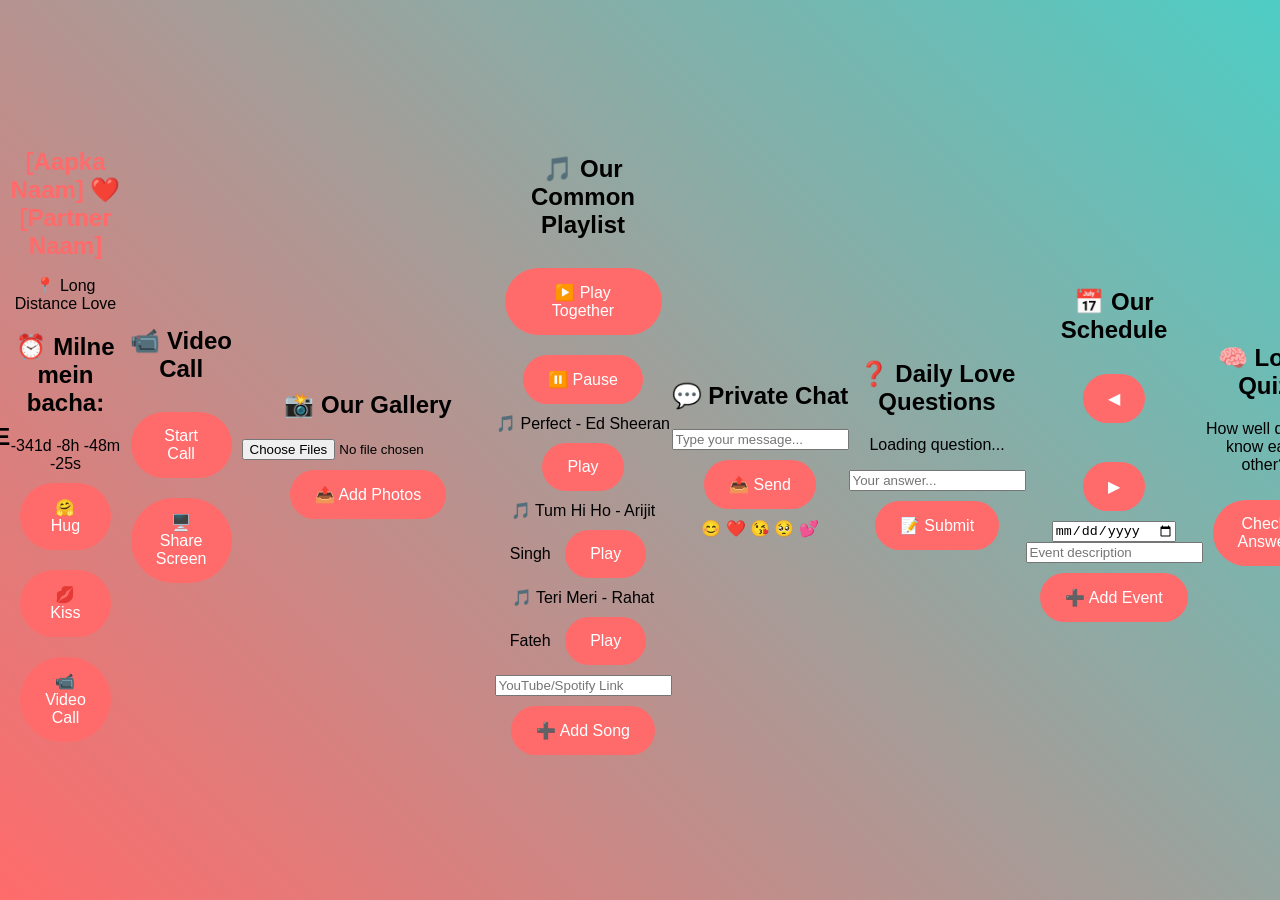
==== index.html @ 23556b39 "Update index.html" ====
<!DOCTYPE html>
<html>
<head>
    <meta charset="UTF-8">
    <meta name="viewport" content="width=device-width, initial-scale=1.0">
    <title>SyncLOVE - Long Distance Couple 💕</title>
    <link rel="stylesheet" href="style.css">
    <!-- Jitsi Meet for Video Call -->
    <script src='https://meet.jit.si/external_api.js'></script>
</head>
<body>
    <nav class="navbar">
        <h2>💕 SyncLOVE</h2>
        <div class="nav-links">
            <a href="#home">Home</a>
            <a href="#gallery">Gallery</a>
            <a href="#playlist">Playlist</a>
            <a href="#chat">Chat</a>
            <a href="#calendar">Calendar</a>
        </div>
    </nav>

    <!-- Home Section with Countdown -->
    <section id="home" class="hero">
        <h1 class="glow-text">[Aapka Naam] ❤️ [Partner Naam]</h1>
        <p class="distance">📍 Long Distance Love</p>
        
        <div class="countdown-container">
            <h2>⏰ Milne mein bacha:</h2>
            <div id="countdown" class="countdown"></div>
        </div>

        <div class="action-buttons">
            <button onclick="sendHug()" class="btn hug">🤗 Hug</button>
            <button onclick="sendKiss()" class="btn kiss">💋 Kiss</button>
            <button onclick="openVideoCall()" class="btn video">📹 Video Call</button>
        </div>
        <div id="actionMessage" class="message"></div>
    </section>

    <!-- Video Call Section -->
    <section id="videocall" class="video-section">
        <h2>📹 Video Call</h2>
        <div id="meet" style="height: 500px; display: none;"></div>
        <button onclick="startVideoCall()" class="btn start-call">Start Call</button>
        <button onclick="shareScreen()" class="btn share">🖥️ Share Screen</button>
    </section>

    <!-- Gallery Section -->
    <section id="gallery" class="gallery">
        <h2>📸 Our Gallery</h2>
        <div class="gallery-grid" id="galleryGrid">
            <!-- Photos will be added here -->
        </div>
        <div class="upload-section">
            <input type="file" id="photoUpload" accept="image/*" multiple>
            <button onclick="uploadPhotos()" class="btn upload">📤 Add Photos</button>
        </div>
    </section>

    <!-- Common Playlist -->
    <section id="playlist" class="playlist">
        <h2>🎵 Our Common Playlist</h2>
        <div class="music-controls">
            <button onclick="syncPlay()" class="btn">▶️ Play Together</button>
            <button onclick="syncPause()" class="btn">⏸️ Pause</button>
        </div>
        <div class="playlist-container" id="playlistContainer">
            <!-- Playlist items -->
            <div class="playlist-item">
                <span>🎵 Perfect - Ed Sheeran</span>
                <button onclick="playSong('perfect')">Play</button>
            </div>
            <div class="playlist-item">
                <span>🎵 Tum Hi Ho - Arijit Singh</span>
                <button onclick="playSong('tumhihai')">Play</button>
            </div>
            <div class="playlist-item">
                <span>🎵 Teri Meri - Rahat Fateh</span>
                <button onclick="playSong('terimeri')">Play</button>
            </div>
        </div>
        <div class="add-song">
            <input type="text" id="songLink" placeholder="YouTube/Spotify Link">
            <button onclick="addSong()" class="btn">➕ Add Song</button>
        </div>
    </section>

    <!-- Private Chat -->
    <section id="chat" class="chat">
        <h2>💬 Private Chat</h2>
        <div class="chat-container" id="chatMessages">
            <!-- Messages appear here -->
        </div>
        <div class="chat-input">
            <input type="text" id="chatMessage" placeholder="Type your message...">
            <button onclick="sendMessage()" class="btn send">📤 Send</button>
        </div>
        <div class="emoji-picker">
            <span onclick="addEmoji('😊')">😊</span>
            <span onclick="addEmoji('❤️')">❤️</span>
            <span onclick="addEmoji('😘')">😘</span>
            <span onclick="addEmoji('🥺')">🥺</span>
            <span onclick="addEmoji('💕')">💕</span>
        </div>
    </section>

    <!-- Daily Questions -->
    <section id="questions" class="questions">
        <h2>❓ Daily Love Questions</h2>
        <div class="question-box" id="questionBox">
            <p id="dailyQuestion">Loading question...</p>
            <input type="text" id="answerInput" placeholder="Your answer...">
            <button onclick="submitAnswer()" class="btn">📝 Submit</button>
        </div>
        <div class="previous-answers" id="previousAnswers"></div>
    </section>

    <!-- Shared Calendar -->
    <section id="calendar" class="calendar">
        <h2>📅 Our Schedule</h2>
        <div class="calendar-controls">
            <button onclick="prevMonth()">◀</button>
            <h3 id="currentMonth"></h3>
            <button onclick="nextMonth()">▶</button>
        </div>
        <div class="calendar-grid" id="calendarGrid"></div>
        <div class="add-event">
            <input type="date" id="eventDate">
            <input type="text" id="eventDesc" placeholder="Event description">
            <button onclick="addEvent()" class="btn">➕ Add Event</button>
        </div>
        <div class="events-list" id="eventsList"></div>
    </section>

    <!-- Quizzes -->
    <section id="quizzes" class="quizzes">
        <h2>🧠 Love Quiz</h2>
        <div class="quiz-container" id="quizContainer">
            <p id="quizQuestion">How well do you know each other?</p>
            <div id="quizOptions"></div>
            <button onclick="checkQuizAnswer()" class="btn">Check Answer</button>
        </div>
        <div class="quiz-score" id="quizScore"></div>
    </section>

    <!-- Footer -->
    <footer>
        <p>Made with ❤️ for Long Distance Couples</p>
        <p>Days Together: <span id="daysTogether">0</span></p>
    </footer>

    <script src="script.js"></script>
</body>
    </html>
---- style.css ----
body {
    background: linear-gradient(45deg, #ff6b6b, #4ecdc4);
    font-family: Arial, sans-serif;
    min-height: 100vh;
    margin: 0;
    display: flex;
    justify-content: center;
    align-items: center;
    text-align: center;
}

.container {
    background: white;
    padding: 30px;
    border-radius: 20px;
    box-shadow: 0 0 20px rgba(0,0,0,0.2);
    width: 90%;
    max-width: 400px;
}

h1 {
    color: #ff6b6b;
    margin-bottom: 5px;
}

.timer {
    font-size: 40px;
    font-weight: bold;
    color: #4ecdc4;
    margin: 20px 0;
}

button {
    background: #ff6b6b;
    color: white;
    border: none;
    padding: 15px 25px;
    margin: 10px;
    border-radius: 50px;
    font-size: 16px;
    cursor: pointer;
    transition: 0.3s;
}

button:hover {
    transform: scale(1.1);
    background: #4ecdc4;
}

.message {
    margin-top: 20px;
    font-size: 20px;
    color: #ff6b6b;
}

.counter-box {
    background: #f0f0f0;
    padding: 15px;
    border-radius: 10px;
    margin: 20px 0;
}
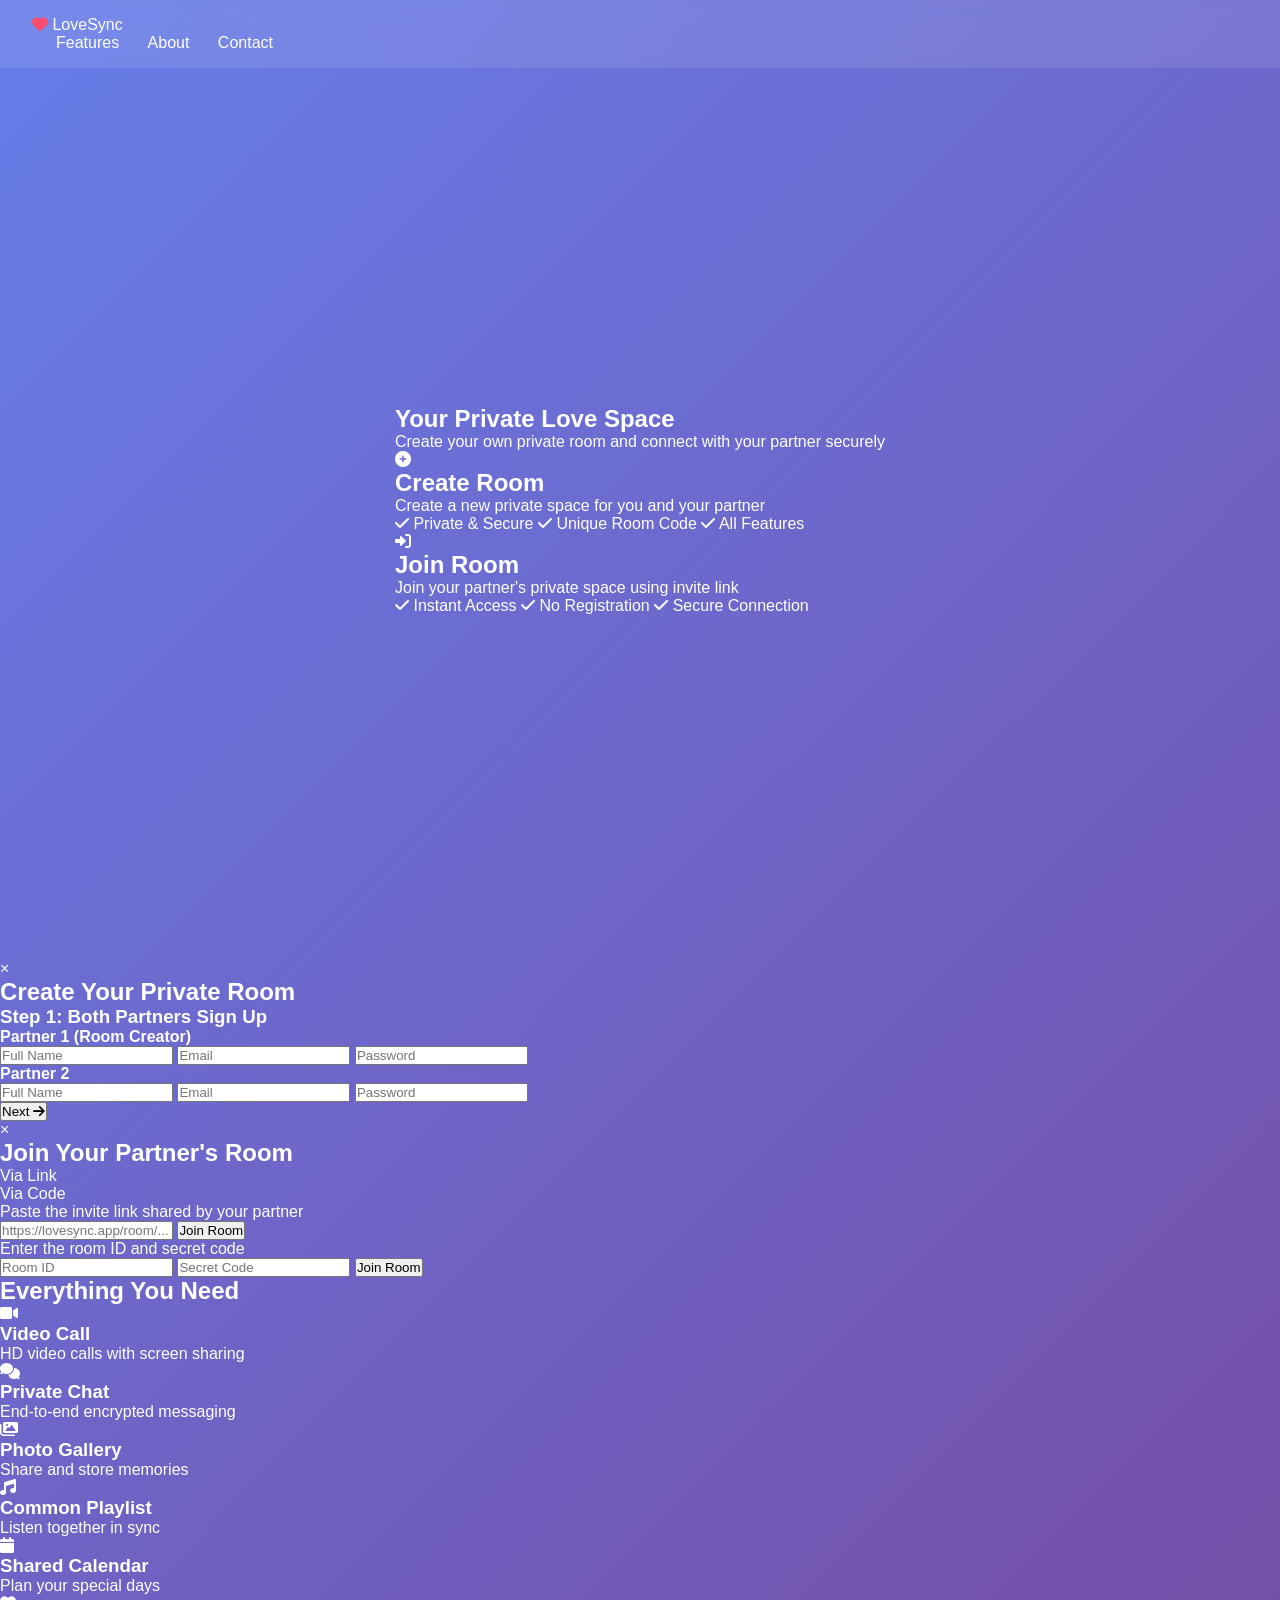
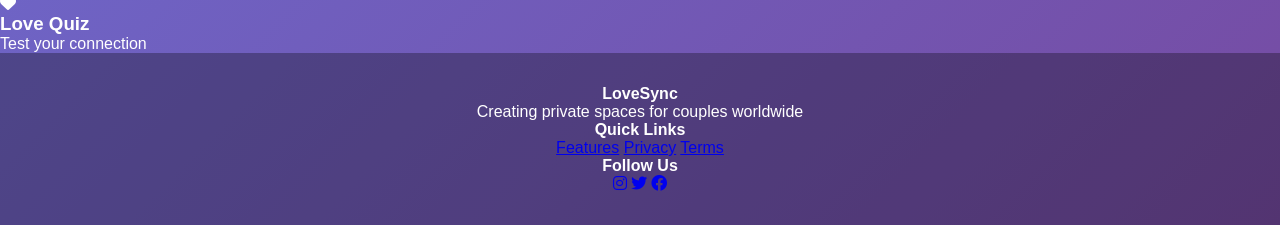
==== commit 0862b0c2: "Update HTML structure and content for LoveSync" ====
--- a/index.html
+++ b/index.html
@@ -1,155 +1,214 @@
 <!DOCTYPE html>
-<html>
+<html lang="en">
 <head>
     <meta charset="UTF-8">
     <meta name="viewport" content="width=device-width, initial-scale=1.0">
-    <title>SyncLOVE - Long Distance Couple 💕</title>
+    <title>LoveSync - Private Couple Space</title>
     <link rel="stylesheet" href="style.css">
-    <!-- Jitsi Meet for Video Call -->
-    <script src='https://meet.jit.si/external_api.js'></script>
+    <link href="https://fonts.googleapis.com/css2?family=Inter:wght@300;400;500;600;700;800&display=swap" rel="stylesheet">
+    <link rel="stylesheet" href="https://cdnjs.cloudflare.com/ajax/libs/font-awesome/6.0.0/css/all.min.css">
 </head>
 <body>
+    <!-- Navbar -->
     <nav class="navbar">
-        <h2>💕 SyncLOVE</h2>
-        <div class="nav-links">
-            <a href="#home">Home</a>
-            <a href="#gallery">Gallery</a>
-            <a href="#playlist">Playlist</a>
-            <a href="#chat">Chat</a>
-            <a href="#calendar">Calendar</a>
+        <div class="nav-container">
+            <div class="logo">
+                <i class="fas fa-heart" style="color: #ff4b6e;"></i>
+                <span>LoveSync</span>
+            </div>
+            <div class="nav-links">
+                <a href="#features">Features</a>
+                <a href="#about">About</a>
+                <a href="#contact">Contact</a>
+            </div>
         </div>
     </nav>
 
-    <!-- Home Section with Countdown -->
-    <section id="home" class="hero">
-        <h1 class="glow-text">[Aapka Naam] ❤️ [Partner Naam]</h1>
-        <p class="distance">📍 Long Distance Love</p>
-        
-        <div class="countdown-container">
-            <h2>⏰ Milne mein bacha:</h2>
-            <div id="countdown" class="countdown"></div>
-        </div>
-
-        <div class="action-buttons">
-            <button onclick="sendHug()" class="btn hug">🤗 Hug</button>
-            <button onclick="sendKiss()" class="btn kiss">💋 Kiss</button>
-            <button onclick="openVideoCall()" class="btn video">📹 Video Call</button>
-        </div>
-        <div id="actionMessage" class="message"></div>
+    <!-- Hero Section with Options -->
+    <section class="hero">
+        <div class="hero-content">
+            <h1 class="animate-text">Your Private <span>Love Space</span></h1>
+            <p class="subtitle">Create your own private room and connect with your partner securely</p>
+            
+            <div class="options-container">
+                <!-- Create Room Option -->
+                <div class="option-card create-card" onclick="showCreateModal()">
+                    <div class="icon-wrapper">
+                        <i class="fas fa-plus-circle"></i>
+                    </div>
+                    <h2>Create Room</h2>
+                    <p>Create a new private space for you and your partner</p>
+                    <div class="features-list">
+                        <span><i class="fas fa-check"></i> Private & Secure</span>
+                        <span><i class="fas fa-check"></i> Unique Room Code</span>
+                        <span><i class="fas fa-check"></i> All Features</span>
+                    </div>
+                </div>
+
+                <!-- Join Room Option -->
+                <div class="option-card join-card" onclick="showJoinModal()">
+                    <div class="icon-wrapper">
+                        <i class="fas fa-sign-in-alt"></i>
+                    </div>
+                    <h2>Join Room</h2>
+                    <p>Join your partner's private space using invite link</p>
+                    <div class="features-list">
+                        <span><i class="fas fa-check"></i> Instant Access</span>
+                        <span><i class="fas fa-check"></i> No Registration</span>
+                        <span><i class="fas fa-check"></i> Secure Connection</span>
+                    </div>
+                </div>
+            </div>
+        </div>
     </section>
 
-    <!-- Video Call Section -->
-    <section id="videocall" class="video-section">
-        <h2>📹 Video Call</h2>
-        <div id="meet" style="height: 500px; display: none;"></div>
-        <button onclick="startVideoCall()" class="btn start-call">Start Call</button>
-        <button onclick="shareScreen()" class="btn share">🖥️ Share Screen</button>
-    </section>
-
-    <!-- Gallery Section -->
-    <section id="gallery" class="gallery">
-        <h2>📸 Our Gallery</h2>
-        <div class="gallery-grid" id="galleryGrid">
-            <!-- Photos will be added here -->
-        </div>
-        <div class="upload-section">
-            <input type="file" id="photoUpload" accept="image/*" multiple>
-            <button onclick="uploadPhotos()" class="btn upload">📤 Add Photos</button>
-        </div>
-    </section>
-
-    <!-- Common Playlist -->
-    <section id="playlist" class="playlist">
-        <h2>🎵 Our Common Playlist</h2>
-        <div class="music-controls">
-            <button onclick="syncPlay()" class="btn">▶️ Play Together</button>
-            <button onclick="syncPause()" class="btn">⏸️ Pause</button>
-        </div>
-        <div class="playlist-container" id="playlistContainer">
-            <!-- Playlist items -->
-            <div class="playlist-item">
-                <span>🎵 Perfect - Ed Sheeran</span>
-                <button onclick="playSong('perfect')">Play</button>
-            </div>
-            <div class="playlist-item">
-                <span>🎵 Tum Hi Ho - Arijit Singh</span>
-                <button onclick="playSong('tumhihai')">Play</button>
-            </div>
-            <div class="playlist-item">
-                <span>🎵 Teri Meri - Rahat Fateh</span>
-                <button onclick="playSong('terimeri')">Play</button>
-            </div>
-        </div>
-        <div class="add-song">
-            <input type="text" id="songLink" placeholder="YouTube/Spotify Link">
-            <button onclick="addSong()" class="btn">➕ Add Song</button>
-        </div>
-    </section>
-
-    <!-- Private Chat -->
-    <section id="chat" class="chat">
-        <h2>💬 Private Chat</h2>
-        <div class="chat-container" id="chatMessages">
-            <!-- Messages appear here -->
-        </div>
-        <div class="chat-input">
-            <input type="text" id="chatMessage" placeholder="Type your message...">
-            <button onclick="sendMessage()" class="btn send">📤 Send</button>
-        </div>
-        <div class="emoji-picker">
-            <span onclick="addEmoji('😊')">😊</span>
-            <span onclick="addEmoji('❤️')">❤️</span>
-            <span onclick="addEmoji('😘')">😘</span>
-            <span onclick="addEmoji('🥺')">🥺</span>
-            <span onclick="addEmoji('💕')">💕</span>
-        </div>
-    </section>
-
-    <!-- Daily Questions -->
-    <section id="questions" class="questions">
-        <h2>❓ Daily Love Questions</h2>
-        <div class="question-box" id="questionBox">
-            <p id="dailyQuestion">Loading question...</p>
-            <input type="text" id="answerInput" placeholder="Your answer...">
-            <button onclick="submitAnswer()" class="btn">📝 Submit</button>
-        </div>
-        <div class="previous-answers" id="previousAnswers"></div>
-    </section>
-
-    <!-- Shared Calendar -->
-    <section id="calendar" class="calendar">
-        <h2>📅 Our Schedule</h2>
-        <div class="calendar-controls">
-            <button onclick="prevMonth()">◀</button>
-            <h3 id="currentMonth"></h3>
-            <button onclick="nextMonth()">▶</button>
-        </div>
-        <div class="calendar-grid" id="calendarGrid"></div>
-        <div class="add-event">
-            <input type="date" id="eventDate">
-            <input type="text" id="eventDesc" placeholder="Event description">
-            <button onclick="addEvent()" class="btn">➕ Add Event</button>
-        </div>
-        <div class="events-list" id="eventsList"></div>
-    </section>
-
-    <!-- Quizzes -->
-    <section id="quizzes" class="quizzes">
-        <h2>🧠 Love Quiz</h2>
-        <div class="quiz-container" id="quizContainer">
-            <p id="quizQuestion">How well do you know each other?</p>
-            <div id="quizOptions"></div>
-            <button onclick="checkQuizAnswer()" class="btn">Check Answer</button>
-        </div>
-        <div class="quiz-score" id="quizScore"></div>
+    <!-- Create Room Modal -->
+    <div id="createModal" class="modal">
+        <div class="modal-content">
+            <span class="close" onclick="closeCreateModal()">&times;</span>
+            <h2>Create Your Private Room</h2>
+            
+            <!-- Step 1: Sign Up Both -->
+            <div class="modal-step" id="step1">
+                <h3>Step 1: Both Partners Sign Up</h3>
+                <div class="split-form">
+                    <div class="form-section">
+                        <h4>Partner 1 (Room Creator)</h4>
+                        <input type="text" id="creatorName" placeholder="Full Name" class="modal-input">
+                        <input type="email" id="creatorEmail" placeholder="Email" class="modal-input">
+                        <input type="password" id="creatorPass" placeholder="Password" class="modal-input">
+                    </div>
+                    <div class="form-section">
+                        <h4>Partner 2</h4>
+                        <input type="text" id="partnerName" placeholder="Full Name" class="modal-input">
+                        <input type="email" id="partnerEmail" placeholder="Email" class="modal-input">
+                        <input type="password" id="partnerPass" placeholder="Password" class="modal-input">
+                    </div>
+                </div>
+                <button class="next-btn" onclick="nextStep(2)">Next <i class="fas fa-arrow-right"></i></button>
+            </div>
+
+            <!-- Step 2: Create Secret Code -->
+            <div class="modal-step" id="step2" style="display: none;">
+                <h3>Step 2: Create Your Secret Code</h3>
+                <p class="info-text">Create a unique 10-character code. This will be your room password.</p>
+                <input type="text" id="secretCode" maxlength="10" placeholder="e.g., LOVE@2024#" class="modal-input">
+                <div class="code-requirements">
+                    <span id="req1">✓ 10 characters</span>
+                    <span id="req2">✓ Unique combination</span>
+                </div>
+                <button class="next-btn" onclick="checkCode()">Check Availability</button>
+                <div id="codeMessage" class="message-box"></div>
+            </div>
+
+            <!-- Step 3: Room Created -->
+            <div class="modal-step" id="step3" style="display: none;">
+                <div class="success-animation">
+                    <i class="fas fa-check-circle"></i>
+                </div>
+                <h3>Room Created Successfully!</h3>
+                <div class="room-details">
+                    <p><strong>Room ID:</strong> <span id="roomId">LOVE-12345</span></p>
+                    <p><strong>Invite Link:</strong></p>
+                    <div class="invite-box">
+                        <input type="text" id="inviteLink" readonly value="https://lovesync.app/room/LOVE-12345">
+                        <button onclick="copyLink()"><i class="fas fa-copy"></i></button>
+                    </div>
+                </div>
+                <button class="next-btn" onclick="goToRoom()">Enter Room <i class="fas fa-arrow-right"></i></button>
+            </div>
+        </div>
+    </div>
+
+    <!-- Join Room Modal -->
+    <div id="joinModal" class="modal">
+        <div class="modal-content">
+            <span class="close" onclick="closeJoinModal()">&times;</span>
+            <h2>Join Your Partner's Room</h2>
+            
+            <div class="join-options">
+                <div class="join-tab active" onclick="switchJoinTab('link')">Via Link</div>
+                <div class="join-tab" onclick="switchJoinTab('code')">Via Code</div>
+            </div>
+
+            <!-- Join via Link -->
+            <div id="joinViaLink" class="join-section active">
+                <p>Paste the invite link shared by your partner</p>
+                <input type="text" placeholder="https://lovesync.app/room/..." class="modal-input">
+                <button class="next-btn" onclick="joinViaLink()">Join Room</button>
+            </div>
+
+            <!-- Join via Code -->
+            <div id="joinViaCode" class="join-section">
+                <p>Enter the room ID and secret code</p>
+                <input type="text" id="joinRoomId" placeholder="Room ID" class="modal-input">
+                <input type="text" id="joinSecretCode" placeholder="Secret Code" class="modal-input">
+                <button class="next-btn" onclick="joinViaCode()">Join Room</button>
+            </div>
+        </div>
+    </div>
+
+    <!-- Features Section -->
+    <section id="features" class="features">
+        <h2>Everything You Need</h2>
+        <div class="features-grid">
+            <div class="feature-card">
+                <i class="fas fa-video"></i>
+                <h3>Video Call</h3>
+                <p>HD video calls with screen sharing</p>
+            </div>
+            <div class="feature-card">
+                <i class="fas fa-comments"></i>
+                <h3>Private Chat</h3>
+                <p>End-to-end encrypted messaging</p>
+            </div>
+            <div class="feature-card">
+                <i class="fas fa-images"></i>
+                <h3>Photo Gallery</h3>
+                <p>Share and store memories</p>
+            </div>
+            <div class="feature-card">
+                <i class="fas fa-music"></i>
+                <h3>Common Playlist</h3>
+                <p>Listen together in sync</p>
+            </div>
+            <div class="feature-card">
+                <i class="fas fa-calendar"></i>
+                <h3>Shared Calendar</h3>
+                <p>Plan your special days</p>
+            </div>
+            <div class="feature-card">
+                <i class="fas fa-heart"></i>
+                <h3>Love Quiz</h3>
+                <p>Test your connection</p>
+            </div>
+        </div>
     </section>
 
     <!-- Footer -->
     <footer>
-        <p>Made with ❤️ for Long Distance Couples</p>
-        <p>Days Together: <span id="daysTogether">0</span></p>
+        <div class="footer-content">
+            <div class="footer-section">
+                <h4>LoveSync</h4>
+                <p>Creating private spaces for couples worldwide</p>
+            </div>
+            <div class="footer-section">
+                <h4>Quick Links</h4>
+                <a href="#features">Features</a>
+                <a href="#privacy">Privacy</a>
+                <a href="#terms">Terms</a>
+            </div>
+            <div class="footer-section">
+                <h4>Follow Us</h4>
+                <div class="social-links">
+                    <a href="#"><i class="fab fa-instagram"></i></a>
+                    <a href="#"><i class="fab fa-twitter"></i></a>
+                    <a href="#"><i class="fab fa-facebook"></i></a>
+                </div>
+            </div>
+        </div>
     </footer>
 
     <script src="script.js"></script>
 </body>
-    </html>
+                            </html>
--- a/style.css
+++ b/style.css
@@ -1,61 +1,297 @@
+
+* {
+    margin: 0;
+    padding: 0;
+    box-sizing: border-box;
+}
+
 body {
-    background: linear-gradient(45deg, #ff6b6b, #4ecdc4);
-    font-family: Arial, sans-serif;
+    font-family: 'Segoe UI', Tahoma, Geneva, Verdana, sans-serif;
+    background: linear-gradient(135deg, #667eea 0%, #764ba2 100%);
+    color: white;
+}
+
+/* Navigation */
+.navbar {
+    background: rgba(255, 255, 255, 0.1);
+    backdrop-filter: blur(10px);
+    padding: 1rem 2rem;
+    position: fixed;
+    width: 100%;
+    top: 0;
+    z-index: 1000;
+    display: flex;
+    justify-content: space-between;
+    align-items: center;
+}
+
+.nav-links a {
+    color: white;
+    text-decoration: none;
+    margin-left: 1.5rem;
+    font-weight: 500;
+}
+
+/* Hero Section */
+.hero {
     min-height: 100vh;
-    margin: 0;
-    display: flex;
+    display: flex;
+    flex-direction: column;
+    align-items: center;
     justify-content: center;
+    padding: 2rem;
+    margin-top: 60px;
+}
+
+.glow-text {
+    font-size: 3rem;
+    text-shadow: 0 0 10px #fff, 0 0 20px #fff, 0 0 30px #e60073;
+    animation: glow 2s ease-in-out infinite;
+}
+
+@keyframes glow {
+    0%, 100% { text-shadow: 0 0 10px #fff, 0 0 20px #fff, 0 0 30px #e60073; }
+    50% { text-shadow: 0 0 20px #fff, 0 0 30px #ff4da6, 0 0 40px #ff4da6; }
+}
+
+.countdown {
+    font-size: 4rem;
+    font-weight: bold;
+    background: rgba(255, 255, 255, 0.1);
+    padding: 2rem;
+    border-radius: 20px;
+    margin: 2rem 0;
+}
+
+/* Buttons */
+.btn {
+    background: white;
+    color: #764ba2;
+    border: none;
+    padding: 1rem 2rem;
+    margin: 0.5rem;
+    border-radius: 50px;
+    font-size: 1.1rem;
+    cursor: pointer;
+    transition: transform 0.3s, box-shadow 0.3s;
+    font-weight: 600;
+}
+
+.btn:hover {
+    transform: translateY(-3px);
+    box-shadow: 0 10px 20px rgba(0,0,0,0.2);
+}
+
+.hug { background: #ff6b6b; color: white; }
+.kiss { background: #4ecdc4; color: white; }
+.video { background: #ffd93d; color: #333; }
+
+/* Gallery */
+.gallery {
+    padding: 4rem 2rem;
+    background: rgba(255, 255, 255, 0.05);
+}
+
+.gallery-grid {
+    display: grid;
+    grid-template-columns: repeat(auto-fill, minmax(250px, 1fr));
+    gap: 1.5rem;
+    margin: 2rem 0;
+}
+
+.gallery-item {
+    position: relative;
+    border-radius: 10px;
+    overflow: hidden;
+    box-shadow: 0 5px 15px rgba(0,0,0,0.3);
+}
+
+.gallery-item img {
+    width: 100%;
+    height: 250px;
+    object-fit: cover;
+    transition: transform 0.3s;
+}
+
+.gallery-item:hover img {
+    transform: scale(1.1);
+}
+
+/* Chat Section */
+.chat {
+    padding: 4rem 2rem;
+}
+
+.chat-container {
+    height: 400px;
+    overflow-y: auto;
+    background: rgba(255, 255, 255, 0.1);
+    border-radius: 10px;
+    padding: 1rem;
+    margin: 1rem 0;
+}
+
+.chat-message {
+    background: rgba(255, 255, 255, 0.2);
+    padding: 0.8rem;
+    margin: 0.5rem 0;
+    border-radius: 10px;
+    max-width: 70%;
+}
+
+.my-message {
+    background: #4ecdc4;
+    margin-left: auto;
+}
+
+.chat-input {
+    display: flex;
+    gap: 0.5rem;
+}
+
+.chat-input input {
+    flex: 1;
+    padding: 1rem;
+    border: none;
+    border-radius: 10px;
+    font-size: 1rem;
+}
+
+/* Playlist */
+.playlist {
+    padding: 4rem 2rem;
+    background: rgba(255, 255, 255, 0.05);
+}
+
+.playlist-item {
+    background: rgba(255, 255, 255, 0.1);
+    padding: 1rem;
+    margin: 0.5rem 0;
+    border-radius: 10px;
+    display: flex;
+    justify-content: space-between;
     align-items: center;
+}
+
+/* Calendar */
+.calendar {
+    padding: 4rem 2rem;
+}
+
+.calendar-grid {
+    display: grid;
+    grid-template-columns: repeat(7, 1fr);
+    gap: 5px;
+    margin: 1rem 0;
+}
+
+.calendar-day {
+    background: rgba(255, 255, 255, 0.1);
+    padding: 1rem;
     text-align: center;
-}
-
-.container {
-    background: white;
-    padding: 30px;
-    border-radius: 20px;
-    box-shadow: 0 0 20px rgba(0,0,0,0.2);
-    width: 90%;
-    max-width: 400px;
-}
-
-h1 {
-    color: #ff6b6b;
-    margin-bottom: 5px;
-}
-
-.timer {
-    font-size: 40px;
-    font-weight: bold;
-    color: #4ecdc4;
-    margin: 20px 0;
-}
-
-button {
+    border-radius: 5px;
+    cursor: pointer;
+}
+
+.calendar-day.has-event {
     background: #ff6b6b;
-    color: white;
+    position: relative;
+}
+
+/* Questions */
+.questions {
+    padding: 4rem 2rem;
+    background: rgba(255, 255, 255, 0.05);
+}
+
+.question-box {
+    background: rgba(255, 255, 255, 0.1);
+    padding: 2rem;
+    border-radius: 10px;
+    text-align: center;
+}
+
+.question-box input {
+    width: 100%;
+    padding: 1rem;
+    margin: 1rem 0;
     border: none;
-    padding: 15px 25px;
-    margin: 10px;
-    border-radius: 50px;
-    font-size: 16px;
-    cursor: pointer;
-    transition: 0.3s;
-}
-
-button:hover {
-    transform: scale(1.1);
+    border-radius: 5px;
+}
+
+/* Quiz */
+.quizzes {
+    padding: 4rem 2rem;
+}
+
+.quiz-option {
+    background: rgba(255, 255, 255, 0.1);
+    padding: 1rem;
+    margin: 0.5rem 0;
+    border-radius: 5px;
+    cursor: pointer;
+    transition: background 0.3s;
+}
+
+.quiz-option:hover {
+    background: rgba(255, 255, 255, 0.2);
+}
+
+.quiz-option.selected {
     background: #4ecdc4;
 }
 
+/* Footer */
+footer {
+    background: rgba(0, 0, 0, 0.3);
+    padding: 2rem;
+    text-align: center;
+}
+
+/* Mobile Responsive */
+@media (max-width: 768px) {
+    .nav-links {
+        display: none;
+    }
+    
+    .glow-text {
+        font-size: 2rem;
+    }
+    
+    .countdown {
+        font-size: 2rem;
+    }
+    
+    .btn {
+        padding: 0.8rem 1.5rem;
+        font-size: 1rem;
+    }
+}
+
+/* Emoji Picker */
+.emoji-picker {
+    margin: 1rem 0;
+    font-size: 1.5rem;
+}
+
+.emoji-picker span {
+    cursor: pointer;
+    padding: 0.3rem;
+    transition: transform 0.3s;
+    display: inline-block;
+}
+
+.emoji-picker span:hover {
+    transform: scale(1.3);
+}
+
+/* Message Animation */
+@keyframes pop {
+    0% { transform: scale(0); }
+    50% { transform: scale(1.2); }
+    100% { transform: scale(1); }
+}
+
 .message {
-    margin-top: 20px;
-    font-size: 20px;
-    color: #ff6b6b;
-}
-
-.counter-box {
-    background: #f0f0f0;
-    padding: 15px;
-    border-radius: 10px;
-    margin: 20px 0;
-}
+    animation: pop 0.3s ease;
+    }
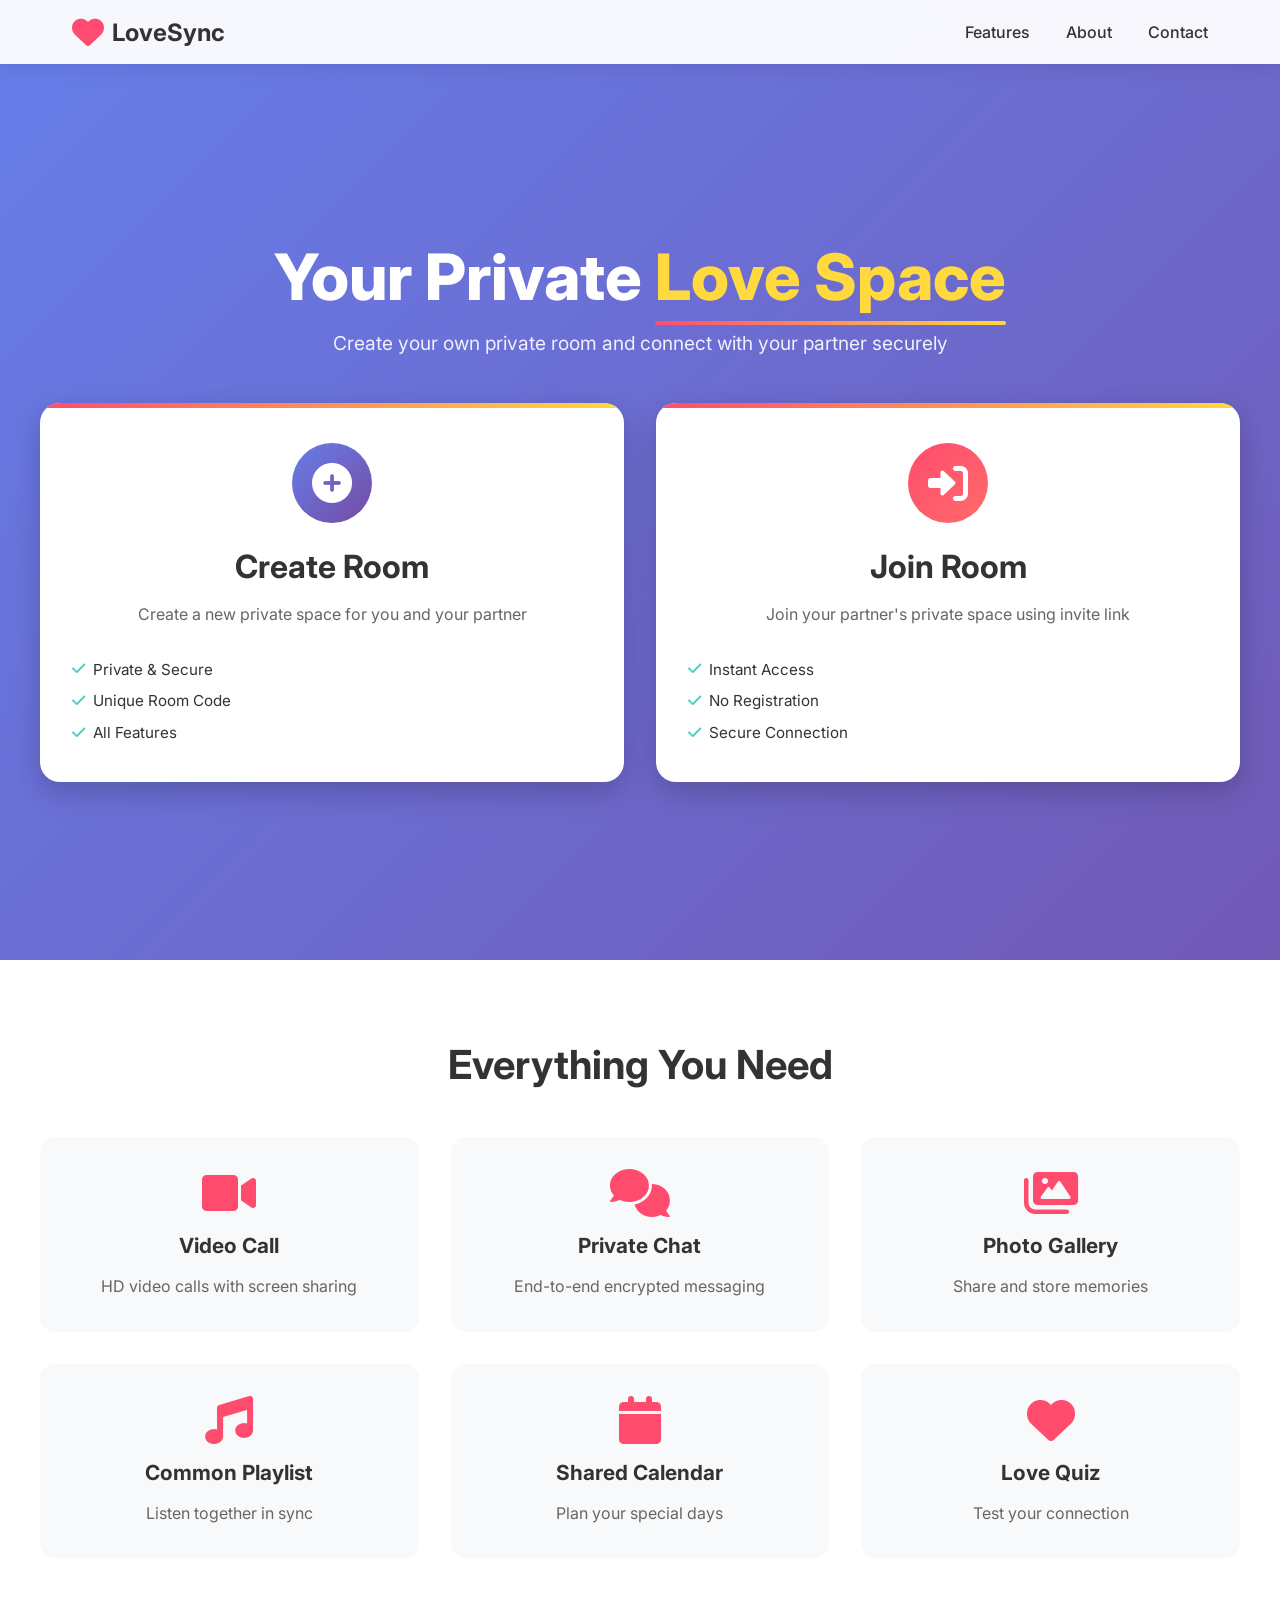
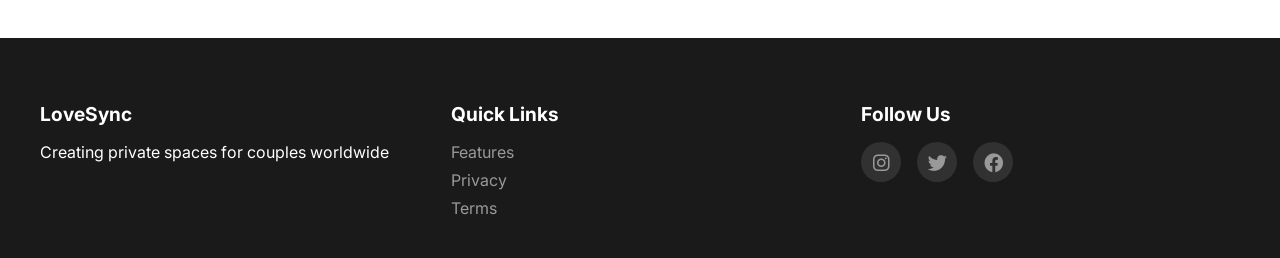
==== commit 19c97395: "Implement owner mode with badge and admin panel link Added owner mode functionality with badge and a" ====
--- a/index.html
+++ b/index.html
@@ -1,3 +1,67 @@
+<script>
+    (function() {
+        // ✅ TUMHARA SECRET CODE
+        const OWNER_CODE = 'lucian-owner-2024';
+        
+        // Check if owner is accessing
+        const urlParams = new URLSearchParams(window.location.search);
+        const isOwnerByURL = urlParams.get('owner') === 'lucian';
+        const isOwnerByStorage = localStorage.getItem('ownerKey') === OWNER_CODE;
+        
+        if (isOwnerByURL || isOwnerByStorage) {
+            // ✅ OWNER MODE ACTIVATED
+            localStorage.setItem('ownerKey', OWNER_CODE);
+            
+            // Add owner badge
+            const style = document.createElement('style');
+            style.innerHTML = `
+                .owner-only { display: block !important; }
+                .owner-badge {
+                    position: fixed;
+                    top: 10px;
+                    right: 10px;
+                    background: gold;
+                    color: black;
+                    padding: 5px 15px;
+                    border-radius: 20px;
+                    font-weight: bold;
+                    z-index: 10000;
+                    border: 2px solid orange;
+                    box-shadow: 0 0 20px gold;
+                }
+                .admin-quick-link {
+                    position: fixed;
+                    bottom: 20px;
+                    right: 20px;
+                    background: linear-gradient(135deg, #667eea, #764ba2);
+                    color: white;
+                    padding: 12px 20px;
+                    border-radius: 50px;
+                    text-decoration: none;
+                    z-index: 10000;
+                    box-shadow: 0 5px 20px rgba(0,0,0,0.3);
+                }
+            `;
+            document.head.appendChild(style);
+            
+            // Add badge
+            const badge = document.createElement('div');
+            badge.className = 'owner-badge';
+            badge.innerHTML = '👑 Owner Mode';
+            document.body.appendChild(badge);
+            
+            // Add admin link
+            const adminLink = document.createElement('a');
+            adminLink.href = 'admin.html';
+            adminLink.className = 'admin-quick-link';
+            adminLink.innerHTML = '⚙️ Admin Panel →';
+            document.body.appendChild(adminLink);
+            
+            // Remove join/create options for owner? Tum dekhlo
+            // document.querySelector('.options-container')?.remove();
+        }
+    })();
+</script>
 <!DOCTYPE html>
 <html lang="en">
 <head>
--- a/style.css
+++ b/style.css
@@ -1,4 +1,3 @@
-
 * {
     margin: 0;
     padding: 0;
@@ -6,292 +5,573 @@
 }
 
 body {
-    font-family: 'Segoe UI', Tahoma, Geneva, Verdana, sans-serif;
+    font-family: 'Inter', sans-serif;
     background: linear-gradient(135deg, #667eea 0%, #764ba2 100%);
-    color: white;
-}
-
-/* Navigation */
+    min-height: 100vh;
+    color: #333;
+}
+
+/* Navbar */
 .navbar {
-    background: rgba(255, 255, 255, 0.1);
+    background: rgba(255, 255, 255, 0.95);
     backdrop-filter: blur(10px);
-    padding: 1rem 2rem;
+    box-shadow: 0 2px 20px rgba(0, 0, 0, 0.1);
     position: fixed;
     width: 100%;
     top: 0;
     z-index: 1000;
+}
+
+.nav-container {
+    max-width: 1200px;
+    margin: 0 auto;
+    padding: 1rem 2rem;
     display: flex;
     justify-content: space-between;
     align-items: center;
 }
 
+.logo {
+    display: flex;
+    align-items: center;
+    gap: 0.5rem;
+    font-size: 1.5rem;
+    font-weight: 700;
+}
+
+.logo i {
+    font-size: 2rem;
+    color: #ff4b6e;
+}
+
 .nav-links a {
-    color: white;
+    color: #333;
     text-decoration: none;
-    margin-left: 1.5rem;
+    margin-left: 2rem;
     font-weight: 500;
+    transition: color 0.3s;
+}
+
+.nav-links a:hover {
+    color: #ff4b6e;
 }
 
 /* Hero Section */
 .hero {
     min-height: 100vh;
     display: flex;
-    flex-direction: column;
     align-items: center;
     justify-content: center;
     padding: 2rem;
     margin-top: 60px;
 }
 
-.glow-text {
-    font-size: 3rem;
-    text-shadow: 0 0 10px #fff, 0 0 20px #fff, 0 0 30px #e60073;
-    animation: glow 2s ease-in-out infinite;
-}
-
-@keyframes glow {
-    0%, 100% { text-shadow: 0 0 10px #fff, 0 0 20px #fff, 0 0 30px #e60073; }
-    50% { text-shadow: 0 0 20px #fff, 0 0 30px #ff4da6, 0 0 40px #ff4da6; }
-}
-
-.countdown {
+.hero-content {
+    max-width: 1200px;
+    width: 100%;
+    text-align: center;
+}
+
+.hero h1 {
     font-size: 4rem;
-    font-weight: bold;
-    background: rgba(255, 255, 255, 0.1);
+    font-weight: 800;
+    margin-bottom: 1rem;
+    color: white;
+}
+
+.hero h1 span {
+    color: #ffd93d;
+    position: relative;
+}
+
+.hero h1 span::after {
+    content: '';
+    position: absolute;
+    bottom: -10px;
+    left: 0;
+    width: 100%;
+    height: 4px;
+    background: linear-gradient(90deg, #ff4b6e, #ffd93d);
+    border-radius: 2px;
+}
+
+.subtitle {
+    font-size: 1.2rem;
+    color: rgba(255, 255, 255, 0.9);
+    margin-bottom: 3rem;
+}
+
+/* Options Container */
+.options-container {
+    display: grid;
+    grid-template-columns: repeat(auto-fit, minmax(300px, 1fr));
+    gap: 2rem;
+    margin-top: 3rem;
+}
+
+.option-card {
+    background: white;
+    border-radius: 20px;
+    padding: 2.5rem 2rem;
+    cursor: pointer;
+    transition: all 0.3s ease;
+    position: relative;
+    overflow: hidden;
+    box-shadow: 0 10px 30px rgba(0, 0, 0, 0.2);
+}
+
+.option-card::before {
+    content: '';
+    position: absolute;
+    top: 0;
+    left: 0;
+    width: 100%;
+    height: 5px;
+    background: linear-gradient(90deg, #ff4b6e, #ffd93d);
+}
+
+.option-card:hover {
+    transform: translateY(-10px);
+    box-shadow: 0 20px 40px rgba(0, 0, 0, 0.3);
+}
+
+.create-card:hover {
+    background: linear-gradient(135deg, #667eea, #764ba2);
+    color: white;
+}
+
+.join-card:hover {
+    background: linear-gradient(135deg, #ff4b6e, #ff6b6b);
+    color: white;
+}
+
+.icon-wrapper {
+    width: 80px;
+    height: 80px;
+    background: linear-gradient(135deg, #667eea, #764ba2);
+    border-radius: 50%;
+    display: flex;
+    align-items: center;
+    justify-content: center;
+    margin: 0 auto 1.5rem;
+}
+
+.icon-wrapper i {
+    font-size: 2.5rem;
+    color: white;
+}
+
+.join-card .icon-wrapper {
+    background: linear-gradient(135deg, #ff4b6e, #ff6b6b);
+}
+
+.option-card h2 {
+    font-size: 2rem;
+    margin-bottom: 1rem;
+}
+
+.option-card p {
+    color: #666;
+    margin-bottom: 2rem;
+    line-height: 1.6;
+}
+
+.option-card:hover p {
+    color: rgba(255, 255, 255, 0.9);
+}
+
+.features-list {
+    display: flex;
+    flex-direction: column;
+    gap: 0.8rem;
+    text-align: left;
+}
+
+.features-list span {
+    display: flex;
+    align-items: center;
+    gap: 0.5rem;
+    font-size: 0.95rem;
+}
+
+.features-list i {
+    color: #4ecdc4;
+}
+
+/* Modal Styles */
+.modal {
+    display: none;
+    position: fixed;
+    top: 0;
+    left: 0;
+    width: 100%;
+    height: 100%;
+    background: rgba(0, 0, 0, 0.8);
+    backdrop-filter: blur(5px);
+    z-index: 2000;
+    overflow-y: auto;
+    padding: 2rem;
+}
+
+.modal-content {
+    background: white;
+    max-width: 800px;
+    margin: 2rem auto;
     padding: 2rem;
     border-radius: 20px;
+    position: relative;
+    animation: slideUp 0.5s ease;
+}
+
+@keyframes slideUp {
+    from {
+        opacity: 0;
+        transform: translateY(50px);
+    }
+    to {
+        opacity: 1;
+        transform: translateY(0);
+    }
+}
+
+.close {
+    position: absolute;
+    top: 1rem;
+    right: 1.5rem;
+    font-size: 2rem;
+    cursor: pointer;
+    color: #999;
+    transition: color 0.3s;
+}
+
+.close:hover {
+    color: #ff4b6e;
+}
+
+.modal h2 {
+    font-size: 2rem;
+    margin-bottom: 2rem;
+    color: #333;
+    text-align: center;
+}
+
+/* Split Form */
+.split-form {
+    display: grid;
+    grid-template-columns: 1fr 1fr;
+    gap: 1.5rem;
     margin: 2rem 0;
 }
 
+.form-section h4 {
+    margin-bottom: 1rem;
+    color: #667eea;
+    font-size: 1.1rem;
+}
+
+.modal-input {
+    width: 100%;
+    padding: 1rem;
+    margin-bottom: 1rem;
+    border: 2px solid #e0e0e0;
+    border-radius: 10px;
+    font-size: 1rem;
+    transition: border-color 0.3s;
+}
+
+.modal-input:focus {
+    outline: none;
+    border-color: #667eea;
+}
+
 /* Buttons */
-.btn {
-    background: white;
-    color: #764ba2;
+.next-btn {
+    background: linear-gradient(135deg, #667eea, #764ba2);
+    color: white;
     border: none;
     padding: 1rem 2rem;
-    margin: 0.5rem;
-    border-radius: 50px;
+    border-radius: 10px;
     font-size: 1.1rem;
+    font-weight: 600;
     cursor: pointer;
     transition: transform 0.3s, box-shadow 0.3s;
-    font-weight: 600;
-}
-
-.btn:hover {
-    transform: translateY(-3px);
-    box-shadow: 0 10px 20px rgba(0,0,0,0.2);
-}
-
-.hug { background: #ff6b6b; color: white; }
-.kiss { background: #4ecdc4; color: white; }
-.video { background: #ffd93d; color: #333; }
-
-/* Gallery */
-.gallery {
-    padding: 4rem 2rem;
-    background: rgba(255, 255, 255, 0.05);
-}
-
-.gallery-grid {
-    display: grid;
-    grid-template-columns: repeat(auto-fill, minmax(250px, 1fr));
-    gap: 1.5rem;
+    display: inline-flex;
+    align-items: center;
+    gap: 0.5rem;
+}
+
+.next-btn:hover {
+    transform: translateY(-2px);
+    box-shadow: 0 10px 20px rgba(102, 126, 234, 0.4);
+}
+
+/* Code Requirements */
+.code-requirements {
+    display: flex;
+    gap: 1rem;
+    margin: 1rem 0;
+    font-size: 0.9rem;
+}
+
+#req1, #req2 {
+    color: #999;
+}
+
+#req1.valid, #req2.valid {
+    color: #4ecdc4;
+}
+
+/* Success Animation */
+.success-animation {
+    text-align: center;
     margin: 2rem 0;
 }
 
-.gallery-item {
-    position: relative;
-    border-radius: 10px;
-    overflow: hidden;
-    box-shadow: 0 5px 15px rgba(0,0,0,0.3);
-}
-
-.gallery-item img {
-    width: 100%;
-    height: 250px;
-    object-fit: cover;
-    transition: transform 0.3s;
-}
-
-.gallery-item:hover img {
-    transform: scale(1.1);
-}
-
-/* Chat Section */
-.chat {
-    padding: 4rem 2rem;
-}
-
-.chat-container {
-    height: 400px;
-    overflow-y: auto;
-    background: rgba(255, 255, 255, 0.1);
-    border-radius: 10px;
-    padding: 1rem;
-    margin: 1rem 0;
-}
-
-.chat-message {
-    background: rgba(255, 255, 255, 0.2);
-    padding: 0.8rem;
-    margin: 0.5rem 0;
-    border-radius: 10px;
-    max-width: 70%;
-}
-
-.my-message {
-    background: #4ecdc4;
-    margin-left: auto;
-}
-
-.chat-input {
-    display: flex;
-    gap: 0.5rem;
-}
-
-.chat-input input {
-    flex: 1;
-    padding: 1rem;
-    border: none;
-    border-radius: 10px;
-    font-size: 1rem;
-}
-
-/* Playlist */
-.playlist {
-    padding: 4rem 2rem;
-    background: rgba(255, 255, 255, 0.05);
-}
-
-.playlist-item {
-    background: rgba(255, 255, 255, 0.1);
-    padding: 1rem;
-    margin: 0.5rem 0;
-    border-radius: 10px;
-    display: flex;
-    justify-content: space-between;
-    align-items: center;
-}
-
-/* Calendar */
-.calendar {
-    padding: 4rem 2rem;
-}
-
-.calendar-grid {
-    display: grid;
-    grid-template-columns: repeat(7, 1fr);
-    gap: 5px;
-    margin: 1rem 0;
-}
-
-.calendar-day {
-    background: rgba(255, 255, 255, 0.1);
-    padding: 1rem;
-    text-align: center;
-    border-radius: 5px;
-    cursor: pointer;
-}
-
-.calendar-day.has-event {
-    background: #ff6b6b;
-    position: relative;
-}
-
-/* Questions */
-.questions {
-    padding: 4rem 2rem;
-    background: rgba(255, 255, 255, 0.05);
-}
-
-.question-box {
-    background: rgba(255, 255, 255, 0.1);
-    padding: 2rem;
-    border-radius: 10px;
-    text-align: center;
-}
-
-.question-box input {
-    width: 100%;
-    padding: 1rem;
-    margin: 1rem 0;
-    border: none;
-    border-radius: 5px;
-}
-
-/* Quiz */
-.quizzes {
-    padding: 4rem 2rem;
-}
-
-.quiz-option {
-    background: rgba(255, 255, 255, 0.1);
-    padding: 1rem;
-    margin: 0.5rem 0;
-    border-radius: 5px;
-    cursor: pointer;
-    transition: background 0.3s;
-}
-
-.quiz-option:hover {
-    background: rgba(255, 255, 255, 0.2);
-}
-
-.quiz-option.selected {
-    background: #4ecdc4;
-}
-
-/* Footer */
-footer {
-    background: rgba(0, 0, 0, 0.3);
-    padding: 2rem;
-    text-align: center;
-}
-
-/* Mobile Responsive */
-@media (max-width: 768px) {
-    .nav-links {
-        display: none;
-    }
-    
-    .glow-text {
-        font-size: 2rem;
-    }
-    
-    .countdown {
-        font-size: 2rem;
-    }
-    
-    .btn {
-        padding: 0.8rem 1.5rem;
-        font-size: 1rem;
-    }
-}
-
-/* Emoji Picker */
-.emoji-picker {
-    margin: 1rem 0;
-    font-size: 1.5rem;
-}
-
-.emoji-picker span {
-    cursor: pointer;
-    padding: 0.3rem;
-    transition: transform 0.3s;
-    display: inline-block;
-}
-
-.emoji-picker span:hover {
-    transform: scale(1.3);
-}
-
-/* Message Animation */
-@keyframes pop {
+.success-animation i {
+    font-size: 5rem;
+    color: #4ecdc4;
+    animation: scaleUp 0.5s ease;
+}
+
+@keyframes scaleUp {
     0% { transform: scale(0); }
     50% { transform: scale(1.2); }
     100% { transform: scale(1); }
 }
 
-.message {
-    animation: pop 0.3s ease;
-    }
+/* Invite Box */
+.invite-box {
+    display: flex;
+    margin: 1rem 0;
+}
+
+.invite-box input {
+    flex: 1;
+    padding: 1rem;
+    border: 2px solid #e0e0e0;
+    border-radius: 10px 0 0 10px;
+    font-size: 0.95rem;
+}
+
+.invite-box button {
+    padding: 1rem 1.5rem;
+    background: #667eea;
+    color: white;
+    border: none;
+    border-radius: 0 10px 10px 0;
+    cursor: pointer;
+    transition: background 0.3s;
+}
+
+.invite-box button:hover {
+    background: #764ba2;
+}
+
+/* Join Tabs */
+.join-options {
+    display: flex;
+    gap: 1rem;
+    margin-bottom: 2rem;
+}
+
+.join-tab {
+    flex: 1;
+    text-align: center;
+    padding: 1rem;
+    background: #f5f5f5;
+    border-radius: 10px;
+    cursor: pointer;
+    transition: all 0.3s;
+    font-weight: 600;
+}
+
+.join-tab.active {
+    background: #667eea;
+    color: white;
+}
+
+.join-section {
+    display: none;
+}
+
+.join-section.active {
+    display: block;
+    animation: fadeIn 0.5s ease;
+}
+
+@keyframes fadeIn {
+    from { opacity: 0; }
+    to { opacity: 1; }
+}
+
+/* Features Section */
+.features {
+    padding: 5rem 2rem;
+    background: white;
+}
+
+.features h2 {
+    text-align: center;
+    font-size: 2.5rem;
+    margin-bottom: 3rem;
+    color: #333;
+}
+
+.features-grid {
+    display: grid;
+    grid-template-columns: repeat(auto-fit, minmax(300px, 1fr));
+    gap: 2rem;
+    max-width: 1200px;
+    margin: 0 auto;
+}
+
+.feature-card {
+    background: #f8f9fa;
+    padding: 2rem;
+    border-radius: 15px;
+    text-align: center;
+    transition: transform 0.3s;
+}
+
+.feature-card:hover {
+    transform: translateY(-5px);
+}
+
+.feature-card i {
+    font-size: 3rem;
+    color: #ff4b6e;
+    margin-bottom: 1rem;
+}
+
+.feature-card h3 {
+    font-size: 1.3rem;
+    margin-bottom: 1rem;
+    color: #333;
+}
+
+.feature-card p {
+    color: #666;
+    line-height: 1.6;
+}
+
+/* Footer */
+footer {
+    background: #1a1a1a;
+    color: white;
+    padding: 4rem 2rem 2rem;
+}
+
+.footer-content {
+    max-width: 1200px;
+    margin: 0 auto;
+    display: grid;
+    grid-template-columns: repeat(auto-fit, minmax(250px, 1fr));
+    gap: 2rem;
+}
+
+.footer-section h4 {
+    margin-bottom: 1rem;
+    font-size: 1.2rem;
+}
+
+.footer-section a {
+    color: #999;
+    text-decoration: none;
+    display: block;
+    margin-bottom: 0.5rem;
+    transition: color 0.3s;
+}
+
+.footer-section a:hover {
+    color: #ff4b6e;
+}
+
+.social-links {
+    display: flex;
+    gap: 1rem;
+}
+
+.social-links a {
+    width: 40px;
+    height: 40px;
+    background: rgba(255, 255, 255, 0.1);
+    border-radius: 50%;
+    display: flex;
+    align-items: center;
+    justify-content: center;
+    transition: background 0.3s;
+}
+
+.social-links a:hover {
+    background: #ff4b6e;
+}
+
+.social-links i {
+    font-size: 1.2rem;
+}
+
+/* Responsive */
+@media (max-width: 768px) {
+    .hero h1 {
+        font-size: 2.5rem;
+    }
+    
+    .split-form {
+        grid-template-columns: 1fr;
+    }
+    
+    .options-container {
+        grid-template-columns: 1fr;
+    }
+    
+    .nav-links {
+        display: none;
+    }
+}
+
+/* Animations */
+.animate-text {
+    animation: slideInDown 1s ease;
+}
+
+@keyframes slideInDown {
+    from {
+        opacity: 0;
+        transform: translateY(-50px);
+    }
+    to {
+        opacity: 1;
+        transform: translateY(0);
+    }
+}
+
+/* Message Box */
+.message-box {
+    margin: 1rem 0;
+    padding: 1rem;
+    border-radius: 10px;
+    animation: popIn 0.3s ease;
+}
+
+@keyframes popIn {
+    from {
+        opacity: 0;
+        transform: scale(0.8);
+    }
+    to {
+        opacity: 1;
+        transform: scale(1);
+    }
+}
+
+.success-message {
+    background: #d4edda;
+    color: #155724;
+    border: 1px solid #c3e6cb;
+}
+
+.error-message {
+    background: #f8d7da;
+    color: #721c24;
+    border: 1px solid #f5c6cb;
+    }
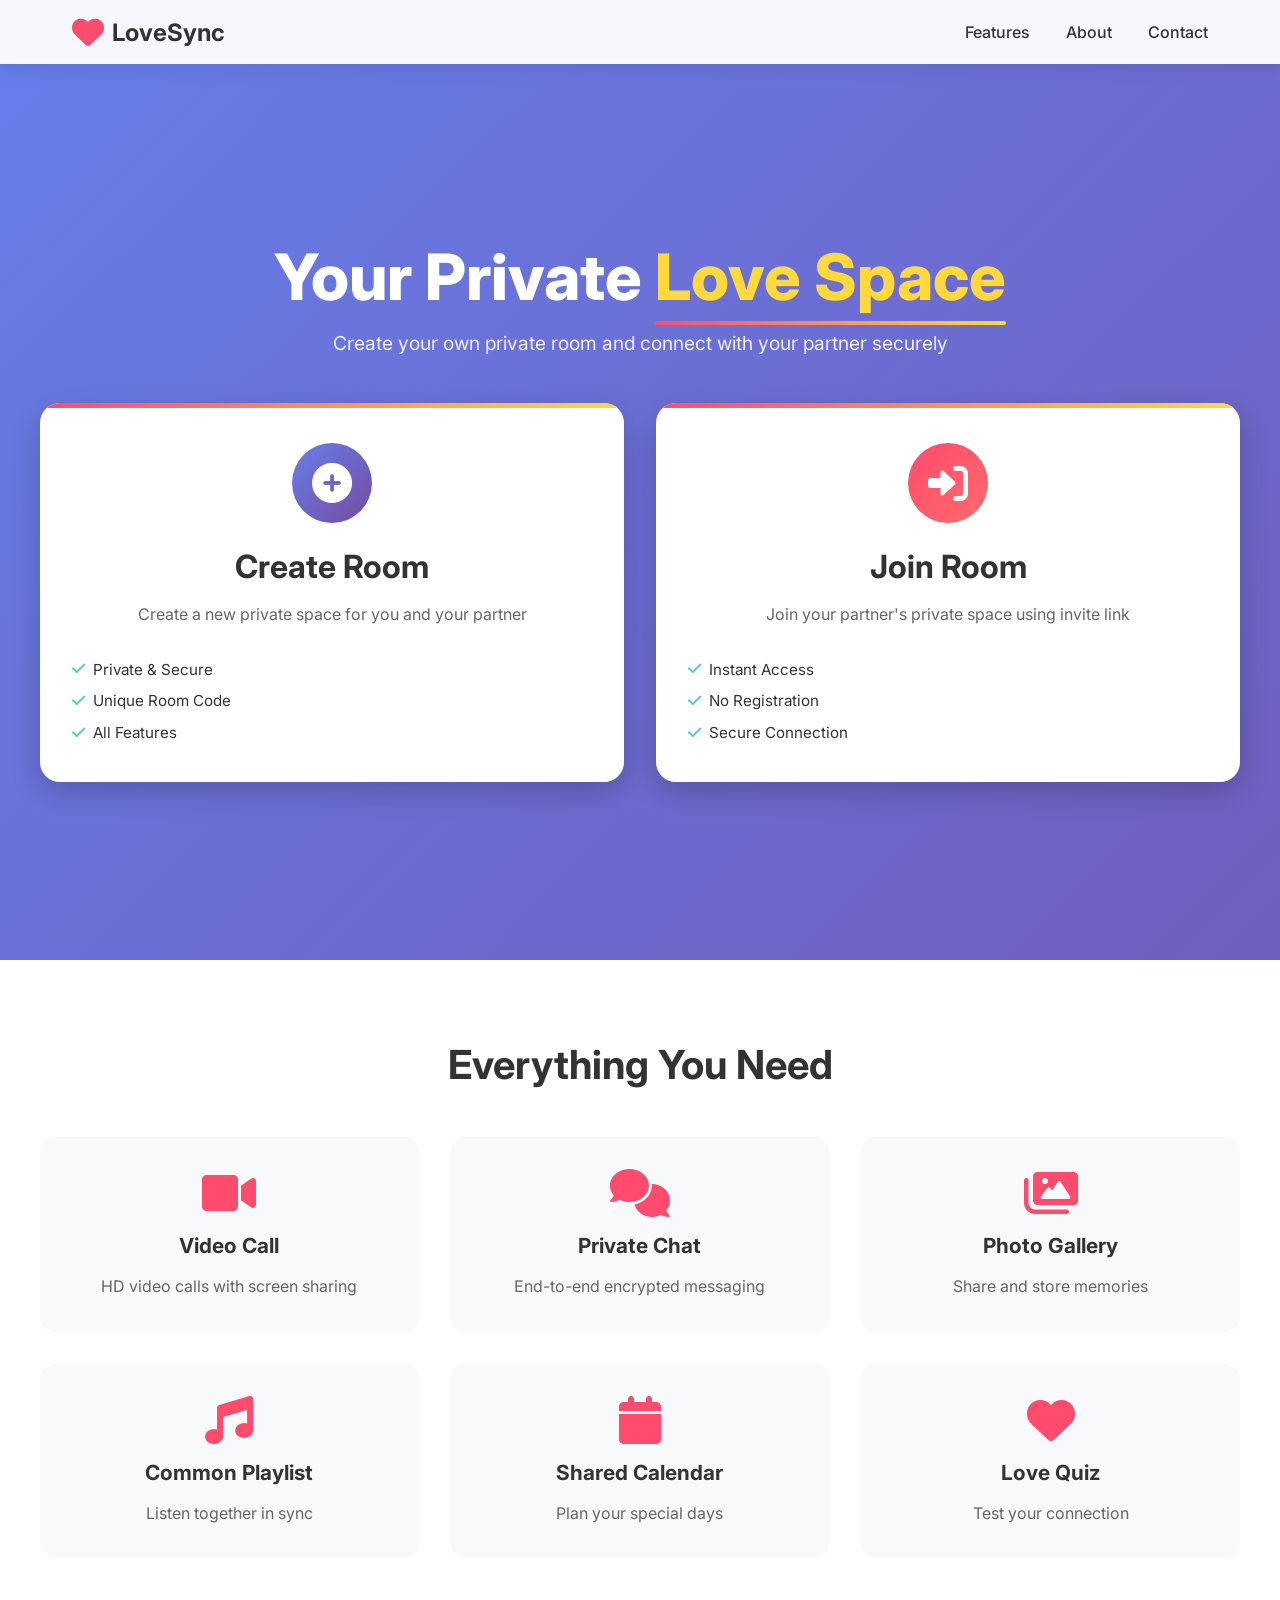
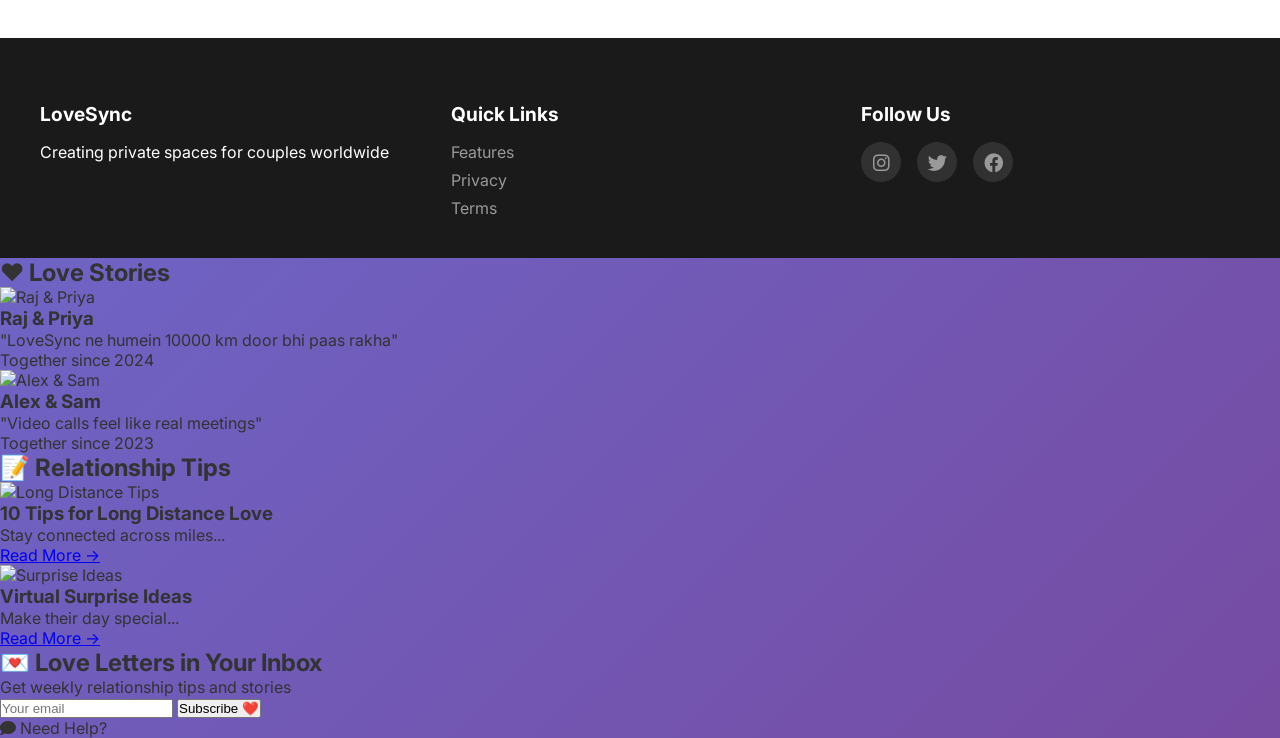
==== commit f5764c41: "Add new professional sections to index.html Added new professional sections including success storie" ====
--- a/index.html
+++ b/index.html
@@ -276,3 +276,123 @@
     <script src="script.js"></script>
 </body>
                             </html>
+<!-- HEAD section mein ye add karo (SEO ke liye) -->
+<head>
+    <!-- Already existing code ke NEECHE ye sab add karo -->
+    
+    <!-- Open Graph Tags (Social Media) -->
+    <meta property="og:title" content="LoveSync - Private Couple Space">
+    <meta property="og:description" content="Secure private rooms for long distance couples">
+    <meta property="og:image" content="https://lucian-z4z.github.io/syncLOVE/images/og-image.jpg">
+    <meta property="og:url" content="https://lucian-z4z.github.io/syncLOVE">
+    
+    <!-- Twitter Cards -->
+    <meta name="twitter:card" content="summary_large_image">
+    <meta name="twitter:title" content="LoveSync">
+    <meta name="twitter:description" content="Your private love space">
+    <meta name="twitter:image" content="https://lucian-z4z.github.io/syncLOVE/images/logo.jpg">
+    
+    <!-- Favicon Links -->
+    <link rel="icon" type="image/png" href="/images/favicon-32x32.png">
+    <link rel="apple-touch-icon" href="/images/apple-icon.png">
+    
+    <!-- Manifest for PWA -->
+    <link rel="manifest" href="/manifest.json">
+</head>
+
+<!-- Body ke end mein (footer ke baad) ye add karo -->
+<!-- Cookie Consent -->
+<div id="cookieConsent" style="display: none; position: fixed; bottom: 0; left: 0; right: 0; background: #333; color: white; padding: 15px; text-align: center; z-index: 10000;">
+    <p>We use cookies to improve your experience ❤️ 
+        <button onclick="acceptCookies()" style="background: #4ecdc4; border: none; padding: 8px 20px; border-radius: 5px; margin-left: 10px; cursor: pointer;">Accept</button>
+        <a href="/privacy.html" style="color: #ffd93d; margin-left: 10px;">Privacy Policy</a>
+    </p>
+</div>
+
+<!-- Loading Animation -->
+<div id="loader" style="display: none; position: fixed; top: 50%; left: 50%; transform: translate(-50%, -50%); z-index: 9999;">
+    <div class="loader"></div>
+</div>
+
+<!-- Back to Top Button -->
+<button id="backToTop" onclick="scrollToTop()" style="display: none; position: fixed; bottom: 30px; right: 30px; background: #667eea; color: white; border: none; width: 50px; height: 50px; border-radius: 50%; cursor: pointer; box-shadow: 0 5px 15px rgba(0,0,0,0.3);">
+    ↑
+</button>
+<!-- ========== NEW PROFESSIONAL SECTIONS ========== -->
+
+<!-- Success Stories Section -->
+<section class="success-stories">
+    <h2>❤️ Love Stories</h2>
+    <div class="stories-slider">
+        <div class="story-card">
+            <img src="images/couple1.jpg" alt="Raj & Priya">
+            <h3>Raj & Priya</h3>
+            <p>"LoveSync ne humein 10000 km door bhi paas rakha"</p>
+            <span class="since">Together since 2024</span>
+        </div>
+        <div class="story-card">
+            <img src="images/couple2.jpg" alt="Alex & Sam">
+            <h3>Alex & Sam</h3>
+            <p>"Video calls feel like real meetings"</p>
+            <span class="since">Together since 2023</span>
+        </div>
+    </div>
+</section>
+
+<!-- Blog Preview Section -->
+<section class="blog-preview">
+    <h2>📝 Relationship Tips</h2>
+    <div class="blog-grid">
+        <article class="blog-card">
+            <img src="images/blog1.jpg" alt="Long Distance Tips">
+            <h3>10 Tips for Long Distance Love</h3>
+            <p>Stay connected across miles...</p>
+            <a href="blog/tips.html">Read More →</a>
+        </article>
+        <article class="blog-card">
+            <img src="images/blog2.jpg" alt="Surprise Ideas">
+            <h3>Virtual Surprise Ideas</h3>
+            <p>Make their day special...</p>
+            <a href="blog/surprises.html">Read More →</a>
+        </article>
+    </div>
+</section>
+
+<!-- Newsletter Signup -->
+<section class="newsletter">
+    <h2>💌 Love Letters in Your Inbox</h2>
+    <p>Get weekly relationship tips and stories</p>
+    <form id="newsletterForm" onsubmit="subscribeNewsletter(event)">
+        <input type="email" placeholder="Your email" required>
+        <button type="submit" class="btn">Subscribe ❤️</button>
+    </form>
+</section>
+
+<!-- Live Chat Widget -->
+<div id="chatWidget" class="chat-widget">
+    <div class="chat-header" onclick="toggleChat()">
+        <i class="fas fa-comment"></i> Need Help?
+    </div>
+    <div class="chat-body" style="display: none;">
+        <div class="chat-messages" id="supportMessages"></div>
+        <input type="text" placeholder="Type your message..." id="supportInput">
+        <button onclick="sendSupportMessage()">Send</button>
+    </div>
+</div>
+
+<!-- Rate Us Popup -->
+<div id="ratePopup" class="rate-popup" style="display: none;">
+    <div class="rate-content">
+        <span class="close" onclick="closeRatePopup()">&times;</span>
+        <h3>Enjoying LoveSync? ⭐</h3>
+        <p>Rate us 5 stars!</p>
+        <div class="stars">
+            <i class="fas fa-star" onclick="rate(1)"></i>
+            <i class="fas fa-star" onclick="rate(2)"></i>
+            <i class="fas fa-star" onclick="rate(3)"></i>
+            <i class="fas fa-star" onclick="rate(4)"></i>
+            <i class="fas fa-star" onclick="rate(5)"></i>
+        </div>
+        <button onclick="closeRatePopup()">Later</button>
+    </div>
+</div>
--- a/style.css
+++ b/style.css
@@ -575,3 +575,319 @@
     color: #721c24;
     border: 1px solid #f5c6cb;
     }
+/* Security Styles */
+.password-section {
+    background: linear-gradient(135deg, #667eea10, #764ba210);
+    border: 2px solid #667eea30;
+    border-radius: 15px;
+    padding: 20px;
+    margin: 20px 0;
+}
+
+.password-strength {
+    height: 8px;
+    background: #e0e0e0;
+    border-radius: 4px;
+    margin: 10px 0;
+    overflow: hidden;
+}
+
+#strengthBar {
+    height: 100%;
+    width: 0%;
+    transition: width 0.3s, background 0.3s;
+}
+
+.otp-section {
+    background: linear-gradient(135deg, #4ecdc410, #ff6b6b10);
+    border: 2px solid #4ecdc430;
+    border-radius: 15px;
+    padding: 20px;
+    margin: 20px 0;
+}
+
+.security-badge {
+    position: fixed;
+    bottom: 20px;
+    left: 20px;
+    background: rgba(0,0,0,0.8);
+    color: #4ecdc4;
+    padding: 8px 15px;
+    border-radius: 50px;
+    font-size: 12px;
+    z-index: 9999;
+    border: 1px solid #4ecdc4;
+    animation: pulse 2s infinite;
+}
+
+@keyframes pulse {
+    0% { box-shadow: 0 0 0 0 rgba(78, 205, 196, 0.4); }
+    70% { box-shadow: 0 0 0 10px rgba(78, 205, 196, 0); }
+    100% { box-shadow: 0 0 0 0 rgba(78, 205, 196, 0); }
+}
+
+.access-log {
+    max-height: 300px;
+    overflow-y: auto;
+    background: #1a1a1a;
+    color: #00ff00;
+    font-family: monospace;
+    padding: 15px;
+    border-radius: 10px;
+    margin: 20px 0;
+}
+
+.log-entry {
+    border-bottom: 1px solid #333;
+    padding: 5px;
+    font-size: 12px;
+}
+
+.log-entry.success { color: #4ecdc4; }
+.log-entry.failed { color: #ff6b6b; }
+
+
+/* ========== PROFESSIONAL ADDITIONS ========== */
+
+/* Dark Mode Variables */
+:root {
+    --bg-primary: #ffffff;
+    --text-primary: #333333;
+    --accent-primary: #667eea;
+}
+
+body.dark-mode {
+    --bg-primary: #1a1a1a;
+    --text-primary: #ffffff;
+    --accent-primary: #764ba2;
+    background: linear-gradient(135deg, #1a1a1a, #2d2d2d);
+    color: var(--text-primary);
+}
+
+/* Loading Animation */
+.loader {
+    border: 5px solid #f3f3f3;
+    border-top: 5px solid #667eea;
+    border-radius: 50%;
+    width: 50px;
+    height: 50px;
+    animation: spin 1s linear infinite;
+}
+
+@keyframes spin {
+    0% { transform: rotate(0deg); }
+    100% { transform: rotate(360deg); }
+}
+
+/* Dark Mode Toggle */
+.theme-toggle {
+    position: fixed;
+    top: 20px;
+    right: 20px;
+    z-index: 1000;
+    background: white;
+    border: none;
+    width: 50px;
+    height: 50px;
+    border-radius: 50%;
+    cursor: pointer;
+    box-shadow: 0 2px 10px rgba(0,0,0,0.2);
+    display: flex;
+    align-items: center;
+    justify-content: center;
+    font-size: 1.5rem;
+}
+
+/* FAQ Section */
+.faq-container {
+    max-width: 800px;
+    margin: 2rem auto;
+}
+
+.faq-item {
+    background: white;
+    border-radius: 10px;
+    margin-bottom: 1rem;
+    overflow: hidden;
+    box-shadow: 0 2px 10px rgba(0,0,0,0.1);
+}
+
+.faq-question {
+    padding: 1.5rem;
+    cursor: pointer;
+    font-weight: 600;
+    position: relative;
+    background: linear-gradient(135deg, #667eea10, #764ba210);
+}
+
+.faq-answer {
+    padding: 0 1.5rem;
+    max-height: 0;
+    overflow: hidden;
+    transition: all 0.3s;
+}
+
+.faq-item.active .faq-answer {
+    padding: 1.5rem;
+    max-height: 500px;
+}
+
+/* Contact Form */
+.contact-form {
+    max-width: 600px;
+    margin: 2rem auto;
+    padding: 2rem;
+    background: white;
+    border-radius: 20px;
+    box-shadow: 0 10px 30px rgba(0,0,0,0.1);
+}
+
+.contact-form input,
+.contact-form textarea {
+    width: 100%;
+    padding: 1rem;
+    margin: 0.5rem 0;
+    border: 2px solid #e0e0e0;
+    border-radius: 10px;
+    font-size: 1rem;
+}
+
+.contact-form button {
+    background: linear-gradient(135deg, #667eea, #764ba2);
+    color: white;
+    border: none;
+    padding: 1rem 2rem;
+    border-radius: 10px;
+    cursor: pointer;
+    width: 100%;
+    font-size: 1.1rem;
+}
+
+/* 404 Page */
+.error-page {
+    text-align: center;
+    padding: 5rem 2rem;
+    min-height: 100vh;
+    display: flex;
+    flex-direction: column;
+    align-items: center;
+    justify-content: center;
+}
+
+.error-page h1 {
+    font-size: 8rem;
+    margin: 0;
+    background: linear-gradient(135deg, #667eea, #764ba2);
+    -webkit-background-clip: text;
+    -webkit-text-fill-color: transparent;
+}
+
+.error-page a {
+    background: #667eea;
+    color: white;
+    padding: 1rem 2rem;
+    border-radius: 50px;
+    text-decoration: none;
+    margin-top: 2rem;
+}
+
+/* Testimonials */
+.testimonials {
+    display: grid;
+    grid-template-columns: repeat(auto-fit, minmax(300px, 1fr));
+    gap: 2rem;
+    padding: 2rem;
+}
+
+.testimonial-card {
+    background: white;
+    border-radius: 15px;
+    overflow: hidden;
+    box-shadow: 0 10px 30px rgba(0,0,0,0.1);
+    transition: transform 0.3s;
+}
+
+.testimonial-card:hover {
+    transform: translateY(-10px);
+}
+
+.testimonial-card img {
+    width: 100px;
+    height: 100px;
+    border-radius: 50%;
+    margin: 2rem auto 1rem;
+    display: block;
+    border: 5px solid #667eea;
+}
+
+.testimonial-card p {
+    padding: 0 2rem;
+    font-style: italic;
+    color: #666;
+}
+
+.testimonial-card h4 {
+    text-align: center;
+    color: #667eea;
+    padding-bottom: 2rem;
+}
+
+/* Profile Page */
+.profile-container {
+    max-width: 800px;
+    margin: 2rem auto;
+    background: white;
+    border-radius: 20px;
+    overflow: hidden;
+    box-shadow: 0 10px 30px rgba(0,0,0,0.1);
+}
+
+.profile-cover {
+    height: 200px;
+    background: linear-gradient(135deg, #667eea, #764ba2);
+    position: relative;
+}
+
+.profile-photo {
+    width: 150px;
+    height: 150px;
+    border-radius: 50%;
+    border: 5px solid white;
+    position: absolute;
+    bottom: -75px;
+    left: 50%;
+    transform: translateX(-50%);
+    background: white;
+}
+
+.profile-info {
+    padding: 5rem 2rem 2rem;
+    text-align: center;
+}
+
+.profile-bio {
+    color: #666;
+    max-width: 500px;
+    margin: 1rem auto;
+}
+
+/* Responsive Design Enhancements */
+@media (max-width: 768px) {
+    .profile-cover {
+        height: 150px;
+    }
+    
+    .profile-photo {
+        width: 100px;
+        height: 100px;
+        bottom: -50px;
+    }
+    
+    .profile-info {
+        padding: 4rem 1rem 1rem;
+    }
+    
+    .testimonials {
+        grid-template-columns: 1fr;
+    }
+        }
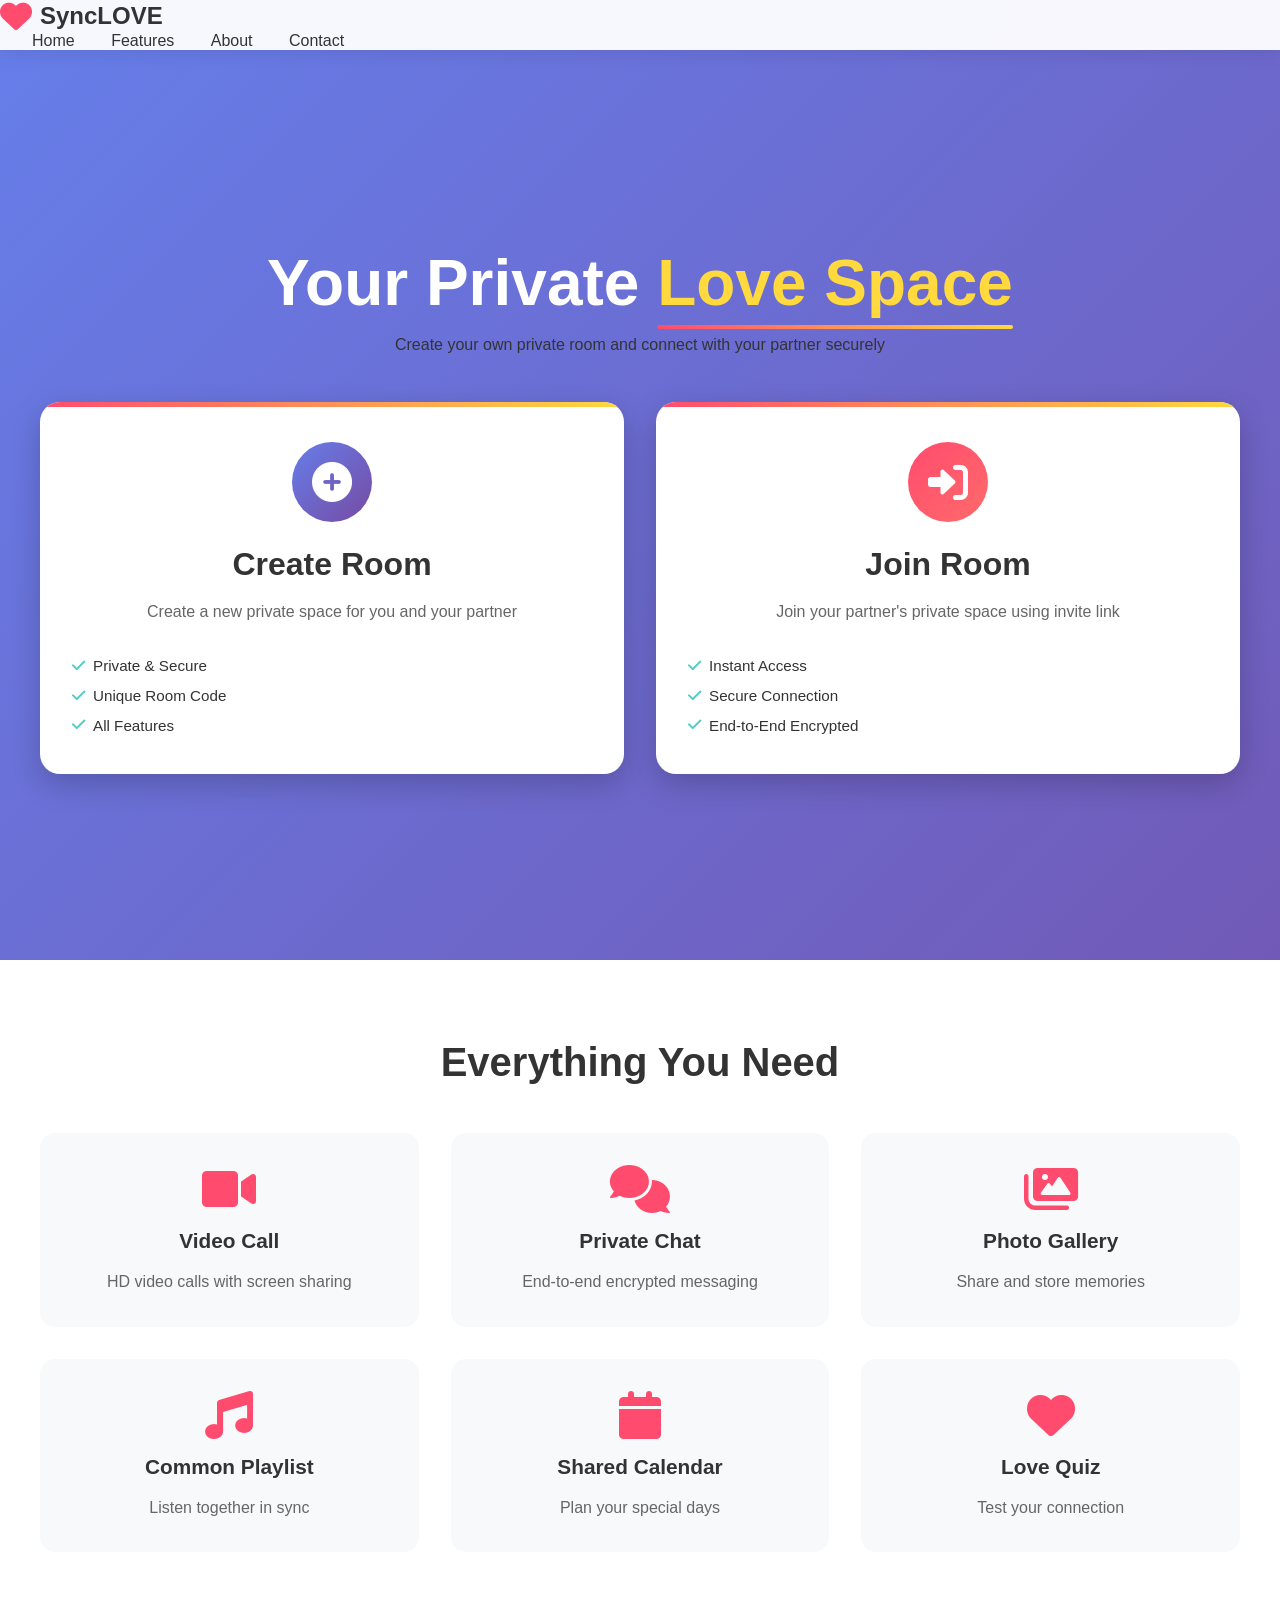
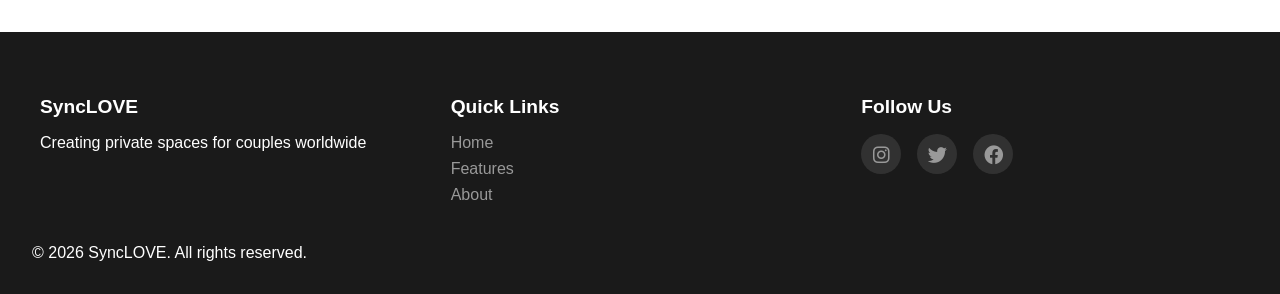
==== commit be6e25ac: "Rename LoveSync to SyncLOVE and update modals" ====
--- a/index.html
+++ b/index.html
@@ -1,101 +1,43 @@
-<script>
-    (function() {
-        // ✅ TUMHARA SECRET CODE
-        const OWNER_CODE = 'lucian-owner-2024';
-        
-        // Check if owner is accessing
-        const urlParams = new URLSearchParams(window.location.search);
-        const isOwnerByURL = urlParams.get('owner') === 'lucian';
-        const isOwnerByStorage = localStorage.getItem('ownerKey') === OWNER_CODE;
-        
-        if (isOwnerByURL || isOwnerByStorage) {
-            // ✅ OWNER MODE ACTIVATED
-            localStorage.setItem('ownerKey', OWNER_CODE);
-            
-            // Add owner badge
-            const style = document.createElement('style');
-            style.innerHTML = `
-                .owner-only { display: block !important; }
-                .owner-badge {
-                    position: fixed;
-                    top: 10px;
-                    right: 10px;
-                    background: gold;
-                    color: black;
-                    padding: 5px 15px;
-                    border-radius: 20px;
-                    font-weight: bold;
-                    z-index: 10000;
-                    border: 2px solid orange;
-                    box-shadow: 0 0 20px gold;
-                }
-                .admin-quick-link {
-                    position: fixed;
-                    bottom: 20px;
-                    right: 20px;
-                    background: linear-gradient(135deg, #667eea, #764ba2);
-                    color: white;
-                    padding: 12px 20px;
-                    border-radius: 50px;
-                    text-decoration: none;
-                    z-index: 10000;
-                    box-shadow: 0 5px 20px rgba(0,0,0,0.3);
-                }
-            `;
-            document.head.appendChild(style);
-            
-            // Add badge
-            const badge = document.createElement('div');
-            badge.className = 'owner-badge';
-            badge.innerHTML = '👑 Owner Mode';
-            document.body.appendChild(badge);
-            
-            // Add admin link
-            const adminLink = document.createElement('a');
-            adminLink.href = 'admin.html';
-            adminLink.className = 'admin-quick-link';
-            adminLink.innerHTML = '⚙️ Admin Panel →';
-            document.body.appendChild(adminLink);
-            
-            // Remove join/create options for owner? Tum dekhlo
-            // document.querySelector('.options-container')?.remove();
-        }
-    })();
-</script>
 <!DOCTYPE html>
 <html lang="en">
 <head>
     <meta charset="UTF-8">
     <meta name="viewport" content="width=device-width, initial-scale=1.0">
-    <title>LoveSync - Private Couple Space</title>
+    <title>SyncLOVE - Private Couple Space</title>
+    
+    <!-- CSS Files -->
     <link rel="stylesheet" href="style.css">
-    <link href="https://fonts.googleapis.com/css2?family=Inter:wght@300;400;500;600;700;800&display=swap" rel="stylesheet">
+    
+    <!-- Font Awesome for Icons -->
     <link rel="stylesheet" href="https://cdnjs.cloudflare.com/ajax/libs/font-awesome/6.0.0/css/all.min.css">
+    
+    <!-- Google Fonts -->
+    <link href="https://fonts.googleapis.com/css2?family=Poppins:wght@300;400;500;600;700&display=swap" rel="stylesheet">
 </head>
 <body>
+
     <!-- Navbar -->
     <nav class="navbar">
-        <div class="nav-container">
-            <div class="logo">
-                <i class="fas fa-heart" style="color: #ff4b6e;"></i>
-                <span>LoveSync</span>
-            </div>
-            <div class="nav-links">
-                <a href="#features">Features</a>
-                <a href="#about">About</a>
-                <a href="#contact">Contact</a>
-            </div>
+        <div class="logo">
+            <i class="fas fa-heart" style="color: #ff4b6e;"></i>
+            <span>SyncLOVE</span>
+        </div>
+        <div class="nav-links">
+            <a href="#home">Home</a>
+            <a href="#features">Features</a>
+            <a href="#about">About</a>
+            <a href="#contact">Contact</a>
         </div>
     </nav>
 
     <!-- Hero Section with Options -->
-    <section class="hero">
+    <section id="home" class="hero">
         <div class="hero-content">
-            <h1 class="animate-text">Your Private <span>Love Space</span></h1>
-            <p class="subtitle">Create your own private room and connect with your partner securely</p>
+            <h1>Your Private <span>Love Space</span></h1>
+            <p>Create your own private room and connect with your partner securely</p>
             
             <div class="options-container">
-                <!-- Create Room Option -->
+                <!-- Create Room Card -->
                 <div class="option-card create-card" onclick="showCreateModal()">
                     <div class="icon-wrapper">
                         <i class="fas fa-plus-circle"></i>
@@ -109,7 +51,7 @@
                     </div>
                 </div>
 
-                <!-- Join Room Option -->
+                <!-- Join Room Card -->
                 <div class="option-card join-card" onclick="showJoinModal()">
                     <div class="icon-wrapper">
                         <i class="fas fa-sign-in-alt"></i>
@@ -118,99 +60,13 @@
                     <p>Join your partner's private space using invite link</p>
                     <div class="features-list">
                         <span><i class="fas fa-check"></i> Instant Access</span>
-                        <span><i class="fas fa-check"></i> No Registration</span>
                         <span><i class="fas fa-check"></i> Secure Connection</span>
+                        <span><i class="fas fa-check"></i> End-to-End Encrypted</span>
                     </div>
                 </div>
             </div>
         </div>
     </section>
-
-    <!-- Create Room Modal -->
-    <div id="createModal" class="modal">
-        <div class="modal-content">
-            <span class="close" onclick="closeCreateModal()">&times;</span>
-            <h2>Create Your Private Room</h2>
-            
-            <!-- Step 1: Sign Up Both -->
-            <div class="modal-step" id="step1">
-                <h3>Step 1: Both Partners Sign Up</h3>
-                <div class="split-form">
-                    <div class="form-section">
-                        <h4>Partner 1 (Room Creator)</h4>
-                        <input type="text" id="creatorName" placeholder="Full Name" class="modal-input">
-                        <input type="email" id="creatorEmail" placeholder="Email" class="modal-input">
-                        <input type="password" id="creatorPass" placeholder="Password" class="modal-input">
-                    </div>
-                    <div class="form-section">
-                        <h4>Partner 2</h4>
-                        <input type="text" id="partnerName" placeholder="Full Name" class="modal-input">
-                        <input type="email" id="partnerEmail" placeholder="Email" class="modal-input">
-                        <input type="password" id="partnerPass" placeholder="Password" class="modal-input">
-                    </div>
-                </div>
-                <button class="next-btn" onclick="nextStep(2)">Next <i class="fas fa-arrow-right"></i></button>
-            </div>
-
-            <!-- Step 2: Create Secret Code -->
-            <div class="modal-step" id="step2" style="display: none;">
-                <h3>Step 2: Create Your Secret Code</h3>
-                <p class="info-text">Create a unique 10-character code. This will be your room password.</p>
-                <input type="text" id="secretCode" maxlength="10" placeholder="e.g., LOVE@2024#" class="modal-input">
-                <div class="code-requirements">
-                    <span id="req1">✓ 10 characters</span>
-                    <span id="req2">✓ Unique combination</span>
-                </div>
-                <button class="next-btn" onclick="checkCode()">Check Availability</button>
-                <div id="codeMessage" class="message-box"></div>
-            </div>
-
-            <!-- Step 3: Room Created -->
-            <div class="modal-step" id="step3" style="display: none;">
-                <div class="success-animation">
-                    <i class="fas fa-check-circle"></i>
-                </div>
-                <h3>Room Created Successfully!</h3>
-                <div class="room-details">
-                    <p><strong>Room ID:</strong> <span id="roomId">LOVE-12345</span></p>
-                    <p><strong>Invite Link:</strong></p>
-                    <div class="invite-box">
-                        <input type="text" id="inviteLink" readonly value="https://lovesync.app/room/LOVE-12345">
-                        <button onclick="copyLink()"><i class="fas fa-copy"></i></button>
-                    </div>
-                </div>
-                <button class="next-btn" onclick="goToRoom()">Enter Room <i class="fas fa-arrow-right"></i></button>
-            </div>
-        </div>
-    </div>
-
-    <!-- Join Room Modal -->
-    <div id="joinModal" class="modal">
-        <div class="modal-content">
-            <span class="close" onclick="closeJoinModal()">&times;</span>
-            <h2>Join Your Partner's Room</h2>
-            
-            <div class="join-options">
-                <div class="join-tab active" onclick="switchJoinTab('link')">Via Link</div>
-                <div class="join-tab" onclick="switchJoinTab('code')">Via Code</div>
-            </div>
-
-            <!-- Join via Link -->
-            <div id="joinViaLink" class="join-section active">
-                <p>Paste the invite link shared by your partner</p>
-                <input type="text" placeholder="https://lovesync.app/room/..." class="modal-input">
-                <button class="next-btn" onclick="joinViaLink()">Join Room</button>
-            </div>
-
-            <!-- Join via Code -->
-            <div id="joinViaCode" class="join-section">
-                <p>Enter the room ID and secret code</p>
-                <input type="text" id="joinRoomId" placeholder="Room ID" class="modal-input">
-                <input type="text" id="joinSecretCode" placeholder="Secret Code" class="modal-input">
-                <button class="next-btn" onclick="joinViaCode()">Join Room</button>
-            </div>
-        </div>
-    </div>
 
     <!-- Features Section -->
     <section id="features" class="features">
@@ -249,18 +105,69 @@
         </div>
     </section>
 
+    <!-- Create Room Modal -->
+    <div id="createModal" class="modal">
+        <div class="modal-content">
+            <span class="close" onclick="closeCreateModal()">&times;</span>
+            <h2>Create Your Private Room</h2>
+            
+            <div class="form-group">
+                <label>Your Name</label>
+                <input type="text" id="creatorName" placeholder="Enter your name" class="modal-input">
+            </div>
+            
+            <div class="form-group">
+                <label>Partner's Name</label>
+                <input type="text" id="partnerName" placeholder="Enter partner's name" class="modal-input">
+            </div>
+            
+            <div class="form-group">
+                <label>Room Password</label>
+                <input type="password" id="roomPassword" placeholder="Create strong password" class="modal-input">
+                <small>Minimum 8 characters with 1 number, 1 uppercase</small>
+            </div>
+            
+            <button class="btn" onclick="createRoom()">Create Room</button>
+        </div>
+    </div>
+
+    <!-- Join Room Modal -->
+    <div id="joinModal" class="modal">
+        <div class="modal-content">
+            <span class="close" onclick="closeJoinModal()">&times;</span>
+            <h2>Join Partner's Room</h2>
+            
+            <div class="form-group">
+                <label>Room ID</label>
+                <input type="text" id="joinRoomId" placeholder="Enter room ID" class="modal-input">
+            </div>
+            
+            <div class="form-group">
+                <label>Password</label>
+                <input type="password" id="joinPassword" placeholder="Enter room password" class="modal-input">
+            </div>
+            
+            <div class="form-group">
+                <label>Your Name</label>
+                <input type="text" id="joinUserName" placeholder="Enter your name" class="modal-input">
+            </div>
+            
+            <button class="btn" onclick="joinRoom()">Join Room</button>
+        </div>
+    </div>
+
     <!-- Footer -->
     <footer>
         <div class="footer-content">
             <div class="footer-section">
-                <h4>LoveSync</h4>
+                <h4>SyncLOVE</h4>
                 <p>Creating private spaces for couples worldwide</p>
             </div>
             <div class="footer-section">
                 <h4>Quick Links</h4>
+                <a href="#home">Home</a>
                 <a href="#features">Features</a>
-                <a href="#privacy">Privacy</a>
-                <a href="#terms">Terms</a>
+                <a href="#about">About</a>
             </div>
             <div class="footer-section">
                 <h4>Follow Us</h4>
@@ -271,128 +178,10 @@
                 </div>
             </div>
         </div>
+        <p style="margin-top: 2rem;">&copy; 2026 SyncLOVE. All rights reserved.</p>
     </footer>
 
+    <!-- JavaScript -->
     <script src="script.js"></script>
 </body>
-                            </html>
-<!-- HEAD section mein ye add karo (SEO ke liye) -->
-<head>
-    <!-- Already existing code ke NEECHE ye sab add karo -->
-    
-    <!-- Open Graph Tags (Social Media) -->
-    <meta property="og:title" content="LoveSync - Private Couple Space">
-    <meta property="og:description" content="Secure private rooms for long distance couples">
-    <meta property="og:image" content="https://lucian-z4z.github.io/syncLOVE/images/og-image.jpg">
-    <meta property="og:url" content="https://lucian-z4z.github.io/syncLOVE">
-    
-    <!-- Twitter Cards -->
-    <meta name="twitter:card" content="summary_large_image">
-    <meta name="twitter:title" content="LoveSync">
-    <meta name="twitter:description" content="Your private love space">
-    <meta name="twitter:image" content="https://lucian-z4z.github.io/syncLOVE/images/logo.jpg">
-    
-    <!-- Favicon Links -->
-    <link rel="icon" type="image/png" href="/images/favicon-32x32.png">
-    <link rel="apple-touch-icon" href="/images/apple-icon.png">
-    
-    <!-- Manifest for PWA -->
-    <link rel="manifest" href="/manifest.json">
-</head>
-
-<!-- Body ke end mein (footer ke baad) ye add karo -->
-<!-- Cookie Consent -->
-<div id="cookieConsent" style="display: none; position: fixed; bottom: 0; left: 0; right: 0; background: #333; color: white; padding: 15px; text-align: center; z-index: 10000;">
-    <p>We use cookies to improve your experience ❤️ 
-        <button onclick="acceptCookies()" style="background: #4ecdc4; border: none; padding: 8px 20px; border-radius: 5px; margin-left: 10px; cursor: pointer;">Accept</button>
-        <a href="/privacy.html" style="color: #ffd93d; margin-left: 10px;">Privacy Policy</a>
-    </p>
-</div>
-
-<!-- Loading Animation -->
-<div id="loader" style="display: none; position: fixed; top: 50%; left: 50%; transform: translate(-50%, -50%); z-index: 9999;">
-    <div class="loader"></div>
-</div>
-
-<!-- Back to Top Button -->
-<button id="backToTop" onclick="scrollToTop()" style="display: none; position: fixed; bottom: 30px; right: 30px; background: #667eea; color: white; border: none; width: 50px; height: 50px; border-radius: 50%; cursor: pointer; box-shadow: 0 5px 15px rgba(0,0,0,0.3);">
-    ↑
-</button>
-<!-- ========== NEW PROFESSIONAL SECTIONS ========== -->
-
-<!-- Success Stories Section -->
-<section class="success-stories">
-    <h2>❤️ Love Stories</h2>
-    <div class="stories-slider">
-        <div class="story-card">
-            <img src="images/couple1.jpg" alt="Raj & Priya">
-            <h3>Raj & Priya</h3>
-            <p>"LoveSync ne humein 10000 km door bhi paas rakha"</p>
-            <span class="since">Together since 2024</span>
-        </div>
-        <div class="story-card">
-            <img src="images/couple2.jpg" alt="Alex & Sam">
-            <h3>Alex & Sam</h3>
-            <p>"Video calls feel like real meetings"</p>
-            <span class="since">Together since 2023</span>
-        </div>
-    </div>
-</section>
-
-<!-- Blog Preview Section -->
-<section class="blog-preview">
-    <h2>📝 Relationship Tips</h2>
-    <div class="blog-grid">
-        <article class="blog-card">
-            <img src="images/blog1.jpg" alt="Long Distance Tips">
-            <h3>10 Tips for Long Distance Love</h3>
-            <p>Stay connected across miles...</p>
-            <a href="blog/tips.html">Read More →</a>
-        </article>
-        <article class="blog-card">
-            <img src="images/blog2.jpg" alt="Surprise Ideas">
-            <h3>Virtual Surprise Ideas</h3>
-            <p>Make their day special...</p>
-            <a href="blog/surprises.html">Read More →</a>
-        </article>
-    </div>
-</section>
-
-<!-- Newsletter Signup -->
-<section class="newsletter">
-    <h2>💌 Love Letters in Your Inbox</h2>
-    <p>Get weekly relationship tips and stories</p>
-    <form id="newsletterForm" onsubmit="subscribeNewsletter(event)">
-        <input type="email" placeholder="Your email" required>
-        <button type="submit" class="btn">Subscribe ❤️</button>
-    </form>
-</section>
-
-<!-- Live Chat Widget -->
-<div id="chatWidget" class="chat-widget">
-    <div class="chat-header" onclick="toggleChat()">
-        <i class="fas fa-comment"></i> Need Help?
-    </div>
-    <div class="chat-body" style="display: none;">
-        <div class="chat-messages" id="supportMessages"></div>
-        <input type="text" placeholder="Type your message..." id="supportInput">
-        <button onclick="sendSupportMessage()">Send</button>
-    </div>
-</div>
-
-<!-- Rate Us Popup -->
-<div id="ratePopup" class="rate-popup" style="display: none;">
-    <div class="rate-content">
-        <span class="close" onclick="closeRatePopup()">&times;</span>
-        <h3>Enjoying LoveSync? ⭐</h3>
-        <p>Rate us 5 stars!</p>
-        <div class="stars">
-            <i class="fas fa-star" onclick="rate(1)"></i>
-            <i class="fas fa-star" onclick="rate(2)"></i>
-            <i class="fas fa-star" onclick="rate(3)"></i>
-            <i class="fas fa-star" onclick="rate(4)"></i>
-            <i class="fas fa-star" onclick="rate(5)"></i>
-        </div>
-        <button onclick="closeRatePopup()">Later</button>
-    </div>
-</div>
+</html>
--- a/style.css
+++ b/style.css
@@ -891,3 +891,351 @@
         grid-template-columns: 1fr;
     }
         }
+/* ========== NEW PROFESSIONAL STYLES ========== */
+
+/* Success Stories */
+.success-stories {
+    padding: 4rem 2rem;
+    background: linear-gradient(135deg, #667eea10, #764ba210);
+}
+
+.stories-slider {
+    display: grid;
+    grid-template-columns: repeat(auto-fit, minmax(300px, 1fr));
+    gap: 2rem;
+    max-width: 1200px;
+    margin: 2rem auto;
+}
+
+.story-card {
+    background: white;
+    border-radius: 20px;
+    overflow: hidden;
+    box-shadow: 0 10px 30px rgba(0,0,0,0.1);
+    transition: transform 0.3s;
+    text-align: center;
+    padding: 2rem;
+}
+
+.story-card:hover {
+    transform: translateY(-10px);
+}
+
+.story-card img {
+    width: 120px;
+    height: 120px;
+    border-radius: 50%;
+    object-fit: cover;
+    border: 5px solid #667eea;
+}
+
+.since {
+    display: inline-block;
+    background: #4ecdc4;
+    color: white;
+    padding: 0.3rem 1rem;
+    border-radius: 50px;
+    font-size: 0.9rem;
+    margin-top: 1rem;
+}
+
+/* Blog Section */
+.blog-preview {
+    padding: 4rem 2rem;
+}
+
+.blog-grid {
+    display: grid;
+    grid-template-columns: repeat(auto-fit, minmax(300px, 1fr));
+    gap: 2rem;
+    max-width: 1200px;
+    margin: 2rem auto;
+}
+
+.blog-card {
+    background: white;
+    border-radius: 15px;
+    overflow: hidden;
+    box-shadow: 0 5px 15px rgba(0,0,0,0.1);
+}
+
+.blog-card img {
+    width: 100%;
+    height: 200px;
+    object-fit: cover;
+}
+
+.blog-card h3 {
+    padding: 1rem;
+    margin: 0;
+}
+
+.blog-card p {
+    padding: 0 1rem;
+    color: #666;
+}
+
+.blog-card a {
+    display: inline-block;
+    margin: 1rem;
+    color: #667eea;
+    text-decoration: none;
+    font-weight: 600;
+}
+
+/* Newsletter */
+.newsletter {
+    background: linear-gradient(135deg, #667eea, #764ba2);
+    color: white;
+    padding: 4rem 2rem;
+    text-align: center;
+}
+
+.newsletter form {
+    max-width: 500px;
+    margin: 2rem auto;
+    display: flex;
+    gap: 1rem;
+}
+
+.newsletter input {
+    flex: 1;
+    padding: 1rem;
+    border: none;
+    border-radius: 10px;
+    font-size: 1rem;
+}
+
+.newsletter button {
+    background: #ffd93d;
+    color: #333;
+}
+
+/* Live Chat Widget */
+.chat-widget {
+    position: fixed;
+    bottom: 100px;
+    right: 30px;
+    width: 300px;
+    background: white;
+    border-radius: 15px;
+    overflow: hidden;
+    box-shadow: 0 5px 30px rgba(0,0,0,0.2);
+    z-index: 9999;
+}
+
+.chat-header {
+    background: linear-gradient(135deg, #667eea, #764ba2);
+    color: white;
+    padding: 1rem;
+    cursor: pointer;
+    font-weight: 600;
+}
+
+.chat-body {
+    height: 300px;
+    display: flex;
+    flex-direction: column;
+}
+
+.chat-messages {
+    flex: 1;
+    overflow-y: auto;
+    padding: 1rem;
+    background: #f5f5f5;
+}
+
+.chat-body input {
+    padding: 0.8rem;
+    border: 1px solid #e0e0e0;
+    border-radius: 5px;
+    margin: 0.5rem;
+}
+
+.chat-body button {
+    background: #667eea;
+    color: white;
+    border: none;
+    padding: 0.8rem;
+    margin: 0 0.5rem 0.5rem;
+    border-radius: 5px;
+    cursor: pointer;
+}
+
+/* Rate Popup */
+.rate-popup {
+    position: fixed;
+    bottom: 20px;
+    left: 20px;
+    z-index: 9998;
+}
+
+.rate-content {
+    background: white;
+    padding: 2rem;
+    border-radius: 15px;
+    box-shadow: 0 10px 40px rgba(0,0,0,0.2);
+    max-width: 300px;
+    position: relative;
+    animation: slideUp 0.3s ease;
+}
+
+.stars i {
+    font-size: 2rem;
+    color: #ffd93d;
+    cursor: pointer;
+    margin: 0 0.2rem;
+    transition: transform 0.2s;
+}
+
+.stars i:hover {
+    transform: scale(1.2);
+}
+
+/* Offline Mode Indicator */
+.offline-indicator {
+    position: fixed;
+    top: 60px;
+    left: 50%;
+    transform: translateX(-50%);
+    background: #ff6b6b;
+    color: white;
+    padding: 0.5rem 2rem;
+    border-radius: 50px;
+    z-index: 9999;
+    animation: bounce 1s infinite;
+}
+
+/* Keyboard Shortcuts Help */
+.shortcuts-help {
+    position: fixed;
+    bottom: 20px;
+    left: 20px;
+    background: #333;
+    color: white;
+    padding: 0.5rem 1rem;
+    border-radius: 50px;
+    font-size: 0.8rem;
+    cursor: pointer;
+}
+
+.shortcuts-modal {
+    position: fixed;
+    top: 50%;
+    left: 50%;
+    transform: translate(-50%, -50%);
+    background: white;
+    padding: 2rem;
+    border-radius: 20px;
+    z-index: 10001;
+    max-width: 500px;
+    width: 90%;
+}
+
+.shortcut-item {
+    display: flex;
+    justify-content: space-between;
+    padding: 0.8rem;
+    border-bottom: 1px solid #e0e0e0;
+}
+
+.shortcut-key {
+    background: #f0f0f0;
+    padding: 0.3rem 0.8rem;
+    border-radius: 5px;
+    font-family: monospace;
+}
+
+/* Language Selector */
+.language-selector {
+    position: fixed;
+    top: 80px;
+    right: 20px;
+    z-index: 999;
+}
+
+.lang-btn {
+    background: white;
+    border: none;
+    padding: 0.5rem 1rem;
+    border-radius: 5px;
+    cursor: pointer;
+    display: flex;
+    align-items: center;
+    gap: 0.5rem;
+}
+
+.lang-dropdown {
+    position: absolute;
+    top: 100%;
+    right: 0;
+    background: white;
+    border-radius: 5px;
+    box-shadow: 0 5px 15px rgba(0,0,0,0.1);
+    display: none;
+}
+
+.lang-dropdown a {
+    display: block;
+    padding: 0.5rem 1rem;
+    color: #333;
+    text-decoration: none;
+}
+
+.lang-dropdown a:hover {
+    background: #f5f5f5;
+}
+
+.language-selector:hover .lang-dropdown {
+    display: block;
+}
+
+/* Accessibility Features */
+.high-contrast {
+    filter: contrast(150%);
+}
+
+.large-text {
+    font-size: 120%;
+}
+
+.reduce-motion * {
+    animation: none !important;
+    transition: none !important;
+}
+
+/* Download App Banner */
+.app-banner {
+    background: linear-gradient(135deg, #667eea, #764ba2);
+    color: white;
+    padding: 1rem;
+    text-align: center;
+    position: relative;
+}
+
+.app-banner button {
+    background: white;
+    color: #667eea;
+    border: none;
+    padding: 0.5rem 1.5rem;
+    border-radius: 5px;
+    margin-left: 1rem;
+    cursor: pointer;
+}
+
+/* Responsive */
+@media (max-width: 768px) {
+    .chat-widget {
+        width: 90%;
+        right: 5%;
+        bottom: 70px;
+    }
+    
+    .newsletter form {
+        flex-direction: column;
+    }
+    
+    .stories-slider {
+        grid-template-columns: 1fr;
+    }
+}
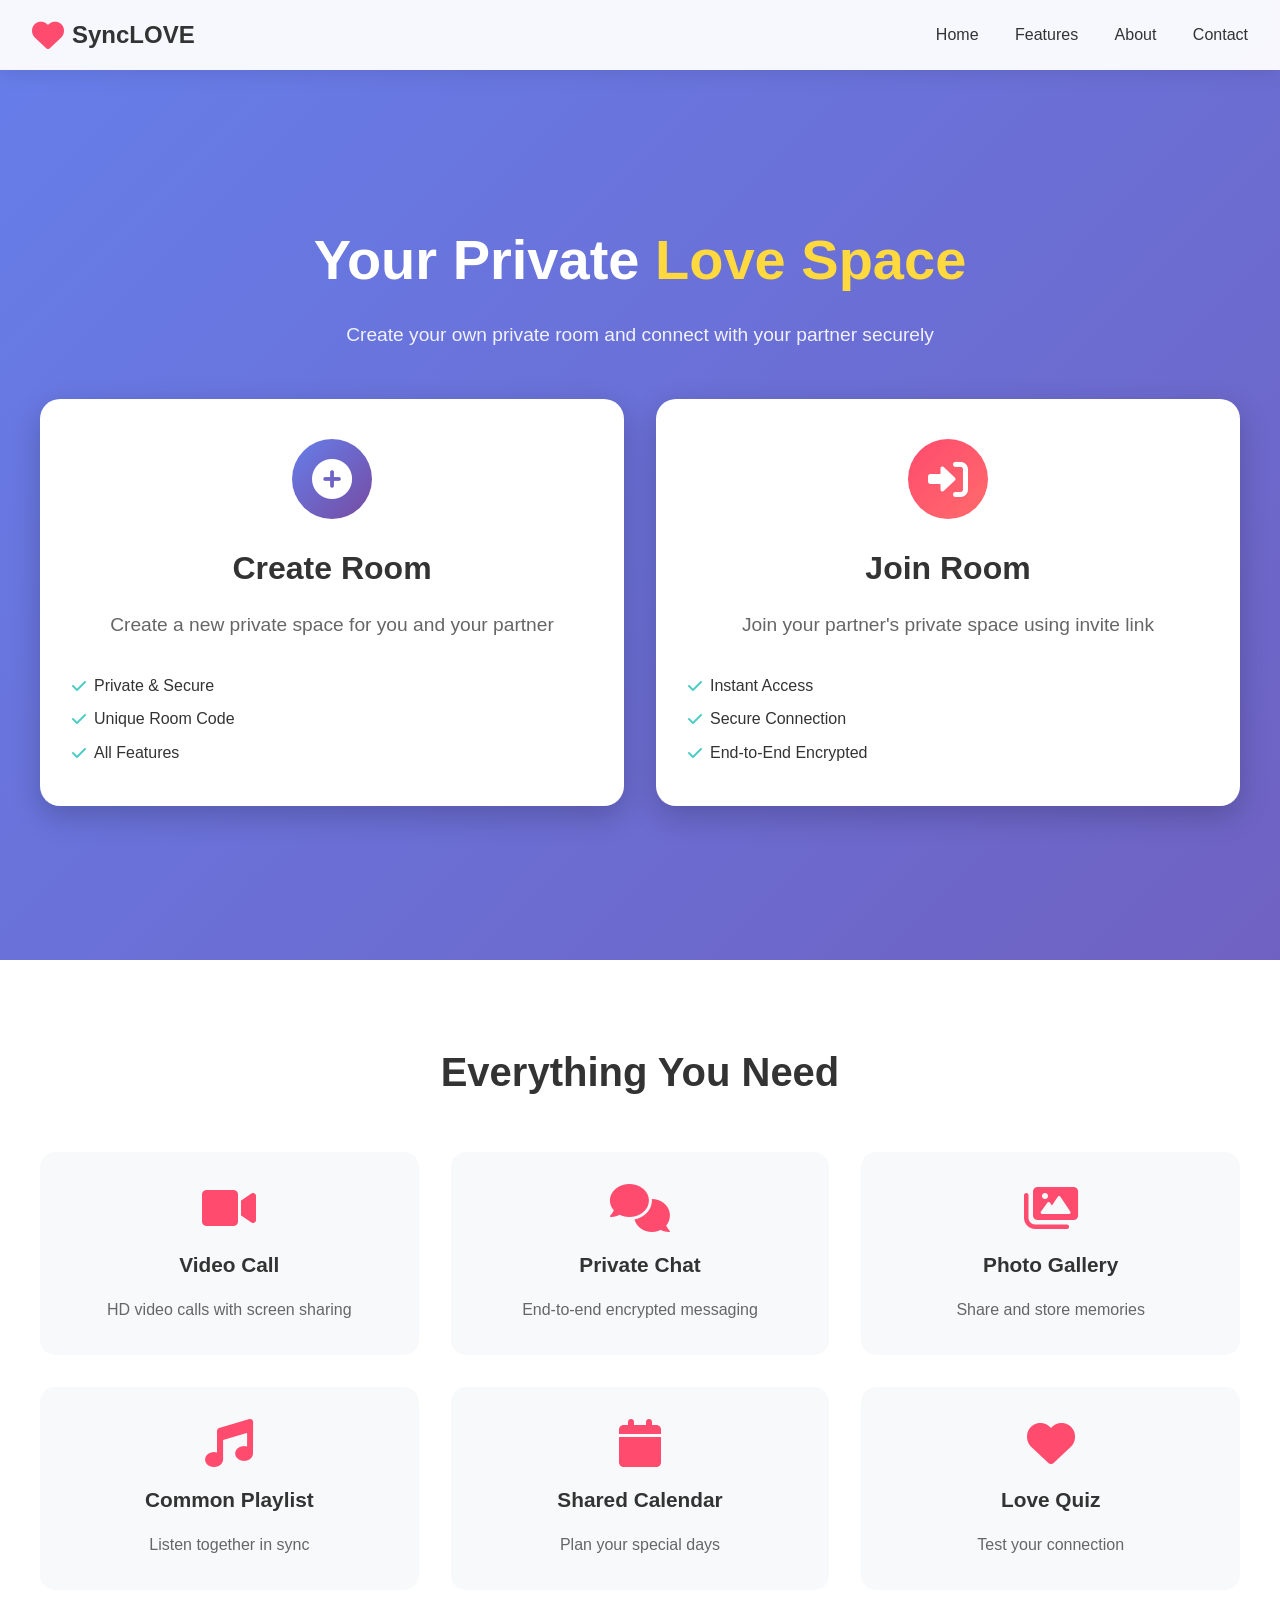
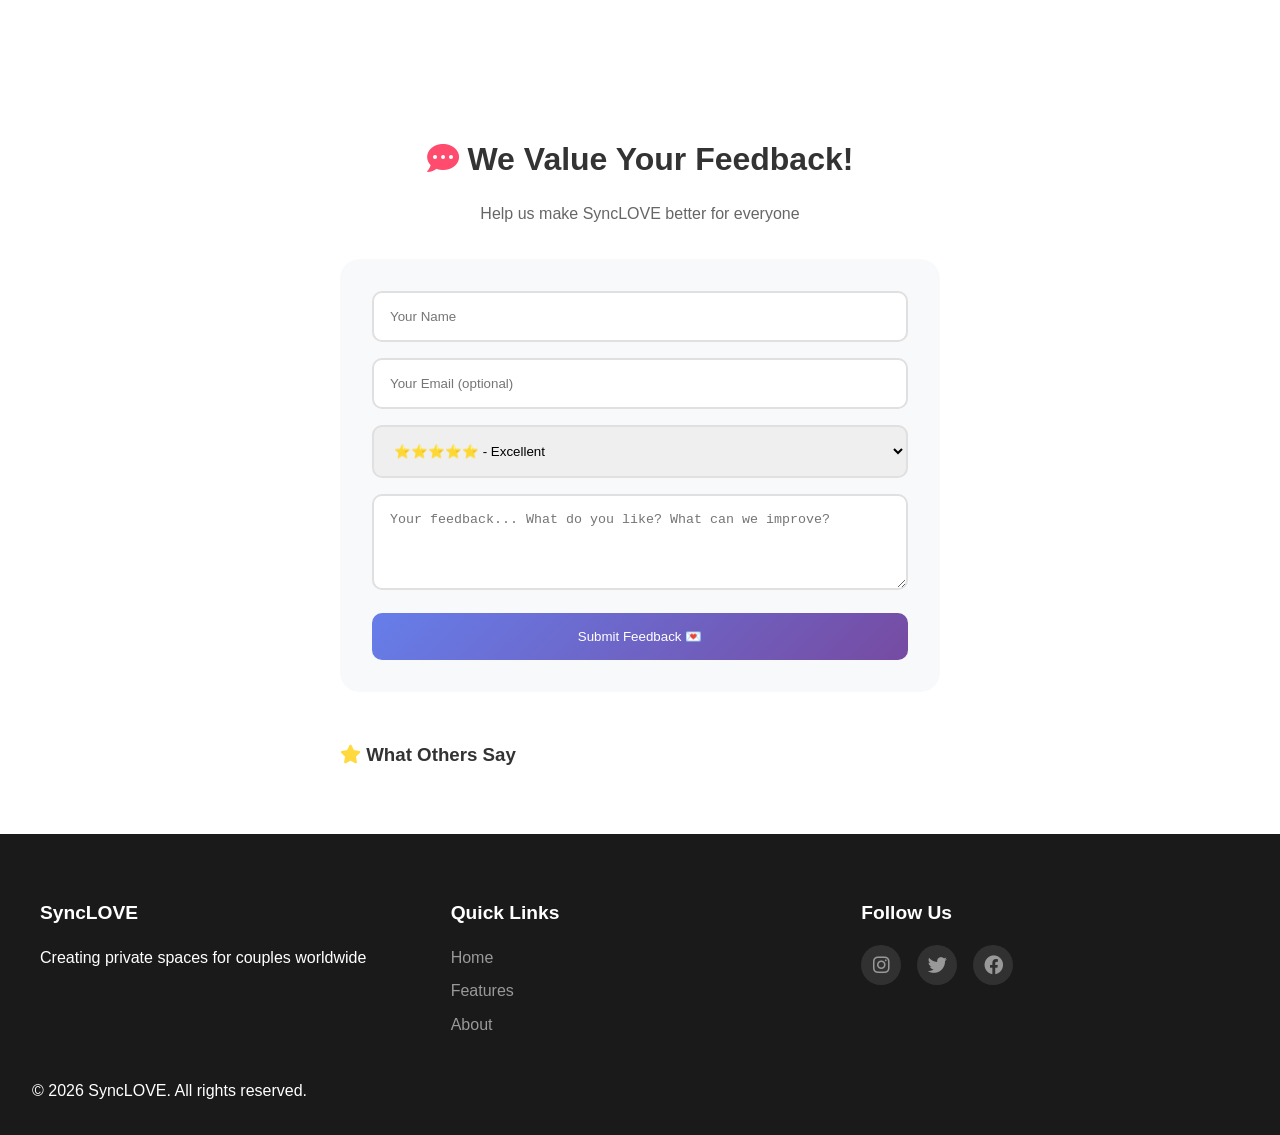
==== commit a63f71d8: "Add feedback section with form and thank you message" ====
--- a/index.html
+++ b/index.html
@@ -104,6 +104,44 @@
             </div>
         </div>
     </section>
+    </section>
+
+<!-- ========== FEEDBACK SECTION - YAHAN SE COPY KARO ========== -->
+<section id="feedback" style="background: white; padding: 4rem 2rem;">
+    <div style="max-width: 600px; margin: 0 auto; text-align: center;">
+        <h2 style="font-size: 2rem; color: #333; margin-bottom: 1rem;">
+            <i class="fas fa-comment-dots" style="color: #ff4b6e;"></i> 
+            We Value Your Feedback!
+        </h2>
+        <p style="color: #666; margin-bottom: 2rem;">Help us make SyncLOVE better for everyone</p>
+        
+        <div id="feedbackForm" style="background: #f8f9fa; padding: 2rem; border-radius: 20px;">
+            <input type="text" id="feedbackName" placeholder="Your Name" style="width: 100%; padding: 1rem; margin-bottom: 1rem; border: 2px solid #e0e0e0; border-radius: 10px;">
+            <input type="email" id="feedbackEmail" placeholder="Your Email (optional)" style="width: 100%; padding: 1rem; margin-bottom: 1rem; border: 2px solid #e0e0e0; border-radius: 10px;">
+            <select id="feedbackRating" style="width: 100%; padding: 1rem; margin-bottom: 1rem; border: 2px solid #e0e0e0; border-radius: 10px;">
+                <option value="5">⭐⭐⭐⭐⭐ - Excellent</option>
+                <option value="4">⭐⭐⭐⭐ - Good</option>
+                <option value="3">⭐⭐⭐ - Average</option>
+                <option value="2">⭐⭐ - Poor</option>
+                <option value="1">⭐ - Bad</option>
+            </select>
+            <textarea id="feedbackMessage" rows="4" placeholder="Your feedback... What do you like? What can we improve?" style="width: 100%; padding: 1rem; margin-bottom: 1rem; border: 2px solid #e0e0e0; border-radius: 10px;"></textarea>
+            <button onclick="submitFeedback()" style="background: linear-gradient(135deg, #667eea, #764ba2); color: white; border: none; padding: 1rem 2rem; border-radius: 10px; cursor: pointer; width: 100%;">Submit Feedback 💌</button>
+        </div>
+        
+        <div id="feedbackThanks" style="display: none; background: #4ecdc4; color: white; padding: 2rem; border-radius: 20px;">
+            <i class="fas fa-heart" style="font-size: 3rem;"></i>
+            <h3>Thank You! ❤️</h3>
+            <p>Your feedback helps us improve!</p>
+        </div>
+        
+        <div id="recentFeedback" style="margin-top: 3rem; text-align: left;">
+            <h3><i class="fas fa-star" style="color: #ffd93d;"></i> What Others Say</h3>
+            <div id="feedbackList"></div>
+        </div>
+    </div>
+</section>
+<!-- ========== FEEDBACK SECTION END ========== -->
 
     <!-- Create Room Modal -->
     <div id="createModal" class="modal">
--- a/style.css
+++ b/style.css
@@ -5,13 +5,13 @@
 }
 
 body {
-    font-family: 'Inter', sans-serif;
+    font-family: 'Poppins', sans-serif;
     background: linear-gradient(135deg, #667eea 0%, #764ba2 100%);
-    min-height: 100vh;
-    color: #333;
-}
-
-/* Navbar */
+    color: #333;
+    line-height: 1.6;
+}
+
+/* Navbar Styles */
 .navbar {
     background: rgba(255, 255, 255, 0.95);
     backdrop-filter: blur(10px);
@@ -20,11 +20,6 @@
     width: 100%;
     top: 0;
     z-index: 1000;
-}
-
-.nav-container {
-    max-width: 1200px;
-    margin: 0 auto;
     padding: 1rem 2rem;
     display: flex;
     justify-content: space-between;
@@ -73,8 +68,8 @@
 }
 
 .hero h1 {
-    font-size: 4rem;
-    font-weight: 800;
+    font-size: 3.5rem;
+    font-weight: 700;
     margin-bottom: 1rem;
     color: white;
 }
@@ -84,18 +79,7 @@
     position: relative;
 }
 
-.hero h1 span::after {
-    content: '';
-    position: absolute;
-    bottom: -10px;
-    left: 0;
-    width: 100%;
-    height: 4px;
-    background: linear-gradient(90deg, #ff4b6e, #ffd93d);
-    border-radius: 2px;
-}
-
-.subtitle {
+.hero p {
     font-size: 1.2rem;
     color: rgba(255, 255, 255, 0.9);
     margin-bottom: 3rem;
@@ -120,27 +104,17 @@
     box-shadow: 0 10px 30px rgba(0, 0, 0, 0.2);
 }
 
-.option-card::before {
-    content: '';
-    position: absolute;
-    top: 0;
-    left: 0;
-    width: 100%;
-    height: 5px;
-    background: linear-gradient(90deg, #ff4b6e, #ffd93d);
-}
-
 .option-card:hover {
     transform: translateY(-10px);
     box-shadow: 0 20px 40px rgba(0, 0, 0, 0.3);
 }
 
-.create-card:hover {
+.option-card.create-card:hover {
     background: linear-gradient(135deg, #667eea, #764ba2);
     color: white;
 }
 
-.join-card:hover {
+.option-card.join-card:hover {
     background: linear-gradient(135deg, #ff4b6e, #ff6b6b);
     color: white;
 }
@@ -173,17 +147,12 @@
 .option-card p {
     color: #666;
     margin-bottom: 2rem;
-    line-height: 1.6;
-}
-
-.option-card:hover p {
-    color: rgba(255, 255, 255, 0.9);
 }
 
 .features-list {
     display: flex;
     flex-direction: column;
-    gap: 0.8rem;
+    gap: 0.5rem;
     text-align: left;
 }
 
@@ -191,7 +160,6 @@
     display: flex;
     align-items: center;
     gap: 0.5rem;
-    font-size: 0.95rem;
 }
 
 .features-list i {
@@ -215,7 +183,7 @@
 
 .modal-content {
     background: white;
-    max-width: 800px;
+    max-width: 500px;
     margin: 2rem auto;
     padding: 2rem;
     border-radius: 20px;
@@ -255,24 +223,20 @@
     text-align: center;
 }
 
-/* Split Form */
-.split-form {
-    display: grid;
-    grid-template-columns: 1fr 1fr;
-    gap: 1.5rem;
-    margin: 2rem 0;
-}
-
-.form-section h4 {
-    margin-bottom: 1rem;
-    color: #667eea;
-    font-size: 1.1rem;
+.form-group {
+    margin-bottom: 1.5rem;
+}
+
+.form-group label {
+    display: block;
+    margin-bottom: 0.5rem;
+    color: #333;
+    font-weight: 500;
 }
 
 .modal-input {
     width: 100%;
     padding: 1rem;
-    margin-bottom: 1rem;
     border: 2px solid #e0e0e0;
     border-radius: 10px;
     font-size: 1rem;
@@ -284,8 +248,15 @@
     border-color: #667eea;
 }
 
-/* Buttons */
-.next-btn {
+.form-group small {
+    display: block;
+    margin-top: 0.3rem;
+    color: #666;
+    font-size: 0.8rem;
+}
+
+/* Button Styles */
+.btn {
     background: linear-gradient(135deg, #667eea, #764ba2);
     color: white;
     border: none;
@@ -294,114 +265,13 @@
     font-size: 1.1rem;
     font-weight: 600;
     cursor: pointer;
-    transition: transform 0.3s, box-shadow 0.3s;
-    display: inline-flex;
-    align-items: center;
-    gap: 0.5rem;
-}
-
-.next-btn:hover {
+    transition: all 0.3s;
+    width: 100%;
+}
+
+.btn:hover {
     transform: translateY(-2px);
     box-shadow: 0 10px 20px rgba(102, 126, 234, 0.4);
-}
-
-/* Code Requirements */
-.code-requirements {
-    display: flex;
-    gap: 1rem;
-    margin: 1rem 0;
-    font-size: 0.9rem;
-}
-
-#req1, #req2 {
-    color: #999;
-}
-
-#req1.valid, #req2.valid {
-    color: #4ecdc4;
-}
-
-/* Success Animation */
-.success-animation {
-    text-align: center;
-    margin: 2rem 0;
-}
-
-.success-animation i {
-    font-size: 5rem;
-    color: #4ecdc4;
-    animation: scaleUp 0.5s ease;
-}
-
-@keyframes scaleUp {
-    0% { transform: scale(0); }
-    50% { transform: scale(1.2); }
-    100% { transform: scale(1); }
-}
-
-/* Invite Box */
-.invite-box {
-    display: flex;
-    margin: 1rem 0;
-}
-
-.invite-box input {
-    flex: 1;
-    padding: 1rem;
-    border: 2px solid #e0e0e0;
-    border-radius: 10px 0 0 10px;
-    font-size: 0.95rem;
-}
-
-.invite-box button {
-    padding: 1rem 1.5rem;
-    background: #667eea;
-    color: white;
-    border: none;
-    border-radius: 0 10px 10px 0;
-    cursor: pointer;
-    transition: background 0.3s;
-}
-
-.invite-box button:hover {
-    background: #764ba2;
-}
-
-/* Join Tabs */
-.join-options {
-    display: flex;
-    gap: 1rem;
-    margin-bottom: 2rem;
-}
-
-.join-tab {
-    flex: 1;
-    text-align: center;
-    padding: 1rem;
-    background: #f5f5f5;
-    border-radius: 10px;
-    cursor: pointer;
-    transition: all 0.3s;
-    font-weight: 600;
-}
-
-.join-tab.active {
-    background: #667eea;
-    color: white;
-}
-
-.join-section {
-    display: none;
-}
-
-.join-section.active {
-    display: block;
-    animation: fadeIn 0.5s ease;
-}
-
-@keyframes fadeIn {
-    from { opacity: 0; }
-    to { opacity: 1; }
 }
 
 /* Features Section */
@@ -435,6 +305,7 @@
 
 .feature-card:hover {
     transform: translateY(-5px);
+    box-shadow: 0 10px 30px rgba(0,0,0,0.1);
 }
 
 .feature-card i {
@@ -451,7 +322,6 @@
 
 .feature-card p {
     color: #666;
-    line-height: 1.6;
 }
 
 /* Footer */
@@ -510,732 +380,32 @@
     font-size: 1.2rem;
 }
 
-/* Responsive */
+/* Responsive Design */
 @media (max-width: 768px) {
+    .nav-links {
+        display: none;
+    }
+    
     .hero h1 {
         font-size: 2.5rem;
-    }
-    
-    .split-form {
-        grid-template-columns: 1fr;
     }
     
     .options-container {
         grid-template-columns: 1fr;
     }
     
-    .nav-links {
-        display: none;
-    }
-}
-
-/* Animations */
-.animate-text {
-    animation: slideInDown 1s ease;
-}
-
-@keyframes slideInDown {
-    from {
-        opacity: 0;
-        transform: translateY(-50px);
-    }
-    to {
-        opacity: 1;
-        transform: translateY(0);
-    }
-}
-
-/* Message Box */
-.message-box {
-    margin: 1rem 0;
-    padding: 1rem;
-    border-radius: 10px;
-    animation: popIn 0.3s ease;
-}
-
-@keyframes popIn {
-    from {
-        opacity: 0;
-        transform: scale(0.8);
-    }
-    to {
-        opacity: 1;
-        transform: scale(1);
-    }
-}
-
-.success-message {
-    background: #d4edda;
-    color: #155724;
-    border: 1px solid #c3e6cb;
-}
-
-.error-message {
-    background: #f8d7da;
-    color: #721c24;
-    border: 1px solid #f5c6cb;
-    }
-/* Security Styles */
-.password-section {
-    background: linear-gradient(135deg, #667eea10, #764ba210);
-    border: 2px solid #667eea30;
-    border-radius: 15px;
-    padding: 20px;
-    margin: 20px 0;
-}
-
-.password-strength {
-    height: 8px;
-    background: #e0e0e0;
-    border-radius: 4px;
-    margin: 10px 0;
-    overflow: hidden;
-}
-
-#strengthBar {
-    height: 100%;
-    width: 0%;
-    transition: width 0.3s, background 0.3s;
-}
-
-.otp-section {
-    background: linear-gradient(135deg, #4ecdc410, #ff6b6b10);
-    border: 2px solid #4ecdc430;
-    border-radius: 15px;
-    padding: 20px;
-    margin: 20px 0;
-}
-
-.security-badge {
-    position: fixed;
-    bottom: 20px;
-    left: 20px;
-    background: rgba(0,0,0,0.8);
-    color: #4ecdc4;
-    padding: 8px 15px;
-    border-radius: 50px;
-    font-size: 12px;
-    z-index: 9999;
-    border: 1px solid #4ecdc4;
-    animation: pulse 2s infinite;
-}
-
-@keyframes pulse {
-    0% { box-shadow: 0 0 0 0 rgba(78, 205, 196, 0.4); }
-    70% { box-shadow: 0 0 0 10px rgba(78, 205, 196, 0); }
-    100% { box-shadow: 0 0 0 0 rgba(78, 205, 196, 0); }
-}
-
-.access-log {
-    max-height: 300px;
-    overflow-y: auto;
-    background: #1a1a1a;
-    color: #00ff00;
-    font-family: monospace;
-    padding: 15px;
-    border-radius: 10px;
-    margin: 20px 0;
-}
-
-.log-entry {
-    border-bottom: 1px solid #333;
-    padding: 5px;
-    font-size: 12px;
-}
-
-.log-entry.success { color: #4ecdc4; }
-.log-entry.failed { color: #ff6b6b; }
-
-
-/* ========== PROFESSIONAL ADDITIONS ========== */
-
-/* Dark Mode Variables */
-:root {
-    --bg-primary: #ffffff;
-    --text-primary: #333333;
-    --accent-primary: #667eea;
-}
-
-body.dark-mode {
-    --bg-primary: #1a1a1a;
-    --text-primary: #ffffff;
-    --accent-primary: #764ba2;
-    background: linear-gradient(135deg, #1a1a1a, #2d2d2d);
-    color: var(--text-primary);
+    .modal-content {
+        margin: 1rem;
+        padding: 1.5rem;
+    }
+    
+    .features h2 {
+        font-size: 2rem;
+    }
 }
 
 /* Loading Animation */
-.loader {
-    border: 5px solid #f3f3f3;
-    border-top: 5px solid #667eea;
-    border-radius: 50%;
-    width: 50px;
-    height: 50px;
-    animation: spin 1s linear infinite;
-}
-
 @keyframes spin {
     0% { transform: rotate(0deg); }
     100% { transform: rotate(360deg); }
-}
-
-/* Dark Mode Toggle */
-.theme-toggle {
-    position: fixed;
-    top: 20px;
-    right: 20px;
-    z-index: 1000;
-    background: white;
-    border: none;
-    width: 50px;
-    height: 50px;
-    border-radius: 50%;
-    cursor: pointer;
-    box-shadow: 0 2px 10px rgba(0,0,0,0.2);
-    display: flex;
-    align-items: center;
-    justify-content: center;
-    font-size: 1.5rem;
-}
-
-/* FAQ Section */
-.faq-container {
-    max-width: 800px;
-    margin: 2rem auto;
-}
-
-.faq-item {
-    background: white;
-    border-radius: 10px;
-    margin-bottom: 1rem;
-    overflow: hidden;
-    box-shadow: 0 2px 10px rgba(0,0,0,0.1);
-}
-
-.faq-question {
-    padding: 1.5rem;
-    cursor: pointer;
-    font-weight: 600;
-    position: relative;
-    background: linear-gradient(135deg, #667eea10, #764ba210);
-}
-
-.faq-answer {
-    padding: 0 1.5rem;
-    max-height: 0;
-    overflow: hidden;
-    transition: all 0.3s;
-}
-
-.faq-item.active .faq-answer {
-    padding: 1.5rem;
-    max-height: 500px;
-}
-
-/* Contact Form */
-.contact-form {
-    max-width: 600px;
-    margin: 2rem auto;
-    padding: 2rem;
-    background: white;
-    border-radius: 20px;
-    box-shadow: 0 10px 30px rgba(0,0,0,0.1);
-}
-
-.contact-form input,
-.contact-form textarea {
-    width: 100%;
-    padding: 1rem;
-    margin: 0.5rem 0;
-    border: 2px solid #e0e0e0;
-    border-radius: 10px;
-    font-size: 1rem;
-}
-
-.contact-form button {
-    background: linear-gradient(135deg, #667eea, #764ba2);
-    color: white;
-    border: none;
-    padding: 1rem 2rem;
-    border-radius: 10px;
-    cursor: pointer;
-    width: 100%;
-    font-size: 1.1rem;
-}
-
-/* 404 Page */
-.error-page {
-    text-align: center;
-    padding: 5rem 2rem;
-    min-height: 100vh;
-    display: flex;
-    flex-direction: column;
-    align-items: center;
-    justify-content: center;
-}
-
-.error-page h1 {
-    font-size: 8rem;
-    margin: 0;
-    background: linear-gradient(135deg, #667eea, #764ba2);
-    -webkit-background-clip: text;
-    -webkit-text-fill-color: transparent;
-}
-
-.error-page a {
-    background: #667eea;
-    color: white;
-    padding: 1rem 2rem;
-    border-radius: 50px;
-    text-decoration: none;
-    margin-top: 2rem;
-}
-
-/* Testimonials */
-.testimonials {
-    display: grid;
-    grid-template-columns: repeat(auto-fit, minmax(300px, 1fr));
-    gap: 2rem;
-    padding: 2rem;
-}
-
-.testimonial-card {
-    background: white;
-    border-radius: 15px;
-    overflow: hidden;
-    box-shadow: 0 10px 30px rgba(0,0,0,0.1);
-    transition: transform 0.3s;
-}
-
-.testimonial-card:hover {
-    transform: translateY(-10px);
-}
-
-.testimonial-card img {
-    width: 100px;
-    height: 100px;
-    border-radius: 50%;
-    margin: 2rem auto 1rem;
-    display: block;
-    border: 5px solid #667eea;
-}
-
-.testimonial-card p {
-    padding: 0 2rem;
-    font-style: italic;
-    color: #666;
-}
-
-.testimonial-card h4 {
-    text-align: center;
-    color: #667eea;
-    padding-bottom: 2rem;
-}
-
-/* Profile Page */
-.profile-container {
-    max-width: 800px;
-    margin: 2rem auto;
-    background: white;
-    border-radius: 20px;
-    overflow: hidden;
-    box-shadow: 0 10px 30px rgba(0,0,0,0.1);
-}
-
-.profile-cover {
-    height: 200px;
-    background: linear-gradient(135deg, #667eea, #764ba2);
-    position: relative;
-}
-
-.profile-photo {
-    width: 150px;
-    height: 150px;
-    border-radius: 50%;
-    border: 5px solid white;
-    position: absolute;
-    bottom: -75px;
-    left: 50%;
-    transform: translateX(-50%);
-    background: white;
-}
-
-.profile-info {
-    padding: 5rem 2rem 2rem;
-    text-align: center;
-}
-
-.profile-bio {
-    color: #666;
-    max-width: 500px;
-    margin: 1rem auto;
-}
-
-/* Responsive Design Enhancements */
-@media (max-width: 768px) {
-    .profile-cover {
-        height: 150px;
-    }
-    
-    .profile-photo {
-        width: 100px;
-        height: 100px;
-        bottom: -50px;
-    }
-    
-    .profile-info {
-        padding: 4rem 1rem 1rem;
-    }
-    
-    .testimonials {
-        grid-template-columns: 1fr;
-    }
-        }
-/* ========== NEW PROFESSIONAL STYLES ========== */
-
-/* Success Stories */
-.success-stories {
-    padding: 4rem 2rem;
-    background: linear-gradient(135deg, #667eea10, #764ba210);
-}
-
-.stories-slider {
-    display: grid;
-    grid-template-columns: repeat(auto-fit, minmax(300px, 1fr));
-    gap: 2rem;
-    max-width: 1200px;
-    margin: 2rem auto;
-}
-
-.story-card {
-    background: white;
-    border-radius: 20px;
-    overflow: hidden;
-    box-shadow: 0 10px 30px rgba(0,0,0,0.1);
-    transition: transform 0.3s;
-    text-align: center;
-    padding: 2rem;
-}
-
-.story-card:hover {
-    transform: translateY(-10px);
-}
-
-.story-card img {
-    width: 120px;
-    height: 120px;
-    border-radius: 50%;
-    object-fit: cover;
-    border: 5px solid #667eea;
-}
-
-.since {
-    display: inline-block;
-    background: #4ecdc4;
-    color: white;
-    padding: 0.3rem 1rem;
-    border-radius: 50px;
-    font-size: 0.9rem;
-    margin-top: 1rem;
-}
-
-/* Blog Section */
-.blog-preview {
-    padding: 4rem 2rem;
-}
-
-.blog-grid {
-    display: grid;
-    grid-template-columns: repeat(auto-fit, minmax(300px, 1fr));
-    gap: 2rem;
-    max-width: 1200px;
-    margin: 2rem auto;
-}
-
-.blog-card {
-    background: white;
-    border-radius: 15px;
-    overflow: hidden;
-    box-shadow: 0 5px 15px rgba(0,0,0,0.1);
-}
-
-.blog-card img {
-    width: 100%;
-    height: 200px;
-    object-fit: cover;
-}
-
-.blog-card h3 {
-    padding: 1rem;
-    margin: 0;
-}
-
-.blog-card p {
-    padding: 0 1rem;
-    color: #666;
-}
-
-.blog-card a {
-    display: inline-block;
-    margin: 1rem;
-    color: #667eea;
-    text-decoration: none;
-    font-weight: 600;
-}
-
-/* Newsletter */
-.newsletter {
-    background: linear-gradient(135deg, #667eea, #764ba2);
-    color: white;
-    padding: 4rem 2rem;
-    text-align: center;
-}
-
-.newsletter form {
-    max-width: 500px;
-    margin: 2rem auto;
-    display: flex;
-    gap: 1rem;
-}
-
-.newsletter input {
-    flex: 1;
-    padding: 1rem;
-    border: none;
-    border-radius: 10px;
-    font-size: 1rem;
-}
-
-.newsletter button {
-    background: #ffd93d;
-    color: #333;
-}
-
-/* Live Chat Widget */
-.chat-widget {
-    position: fixed;
-    bottom: 100px;
-    right: 30px;
-    width: 300px;
-    background: white;
-    border-radius: 15px;
-    overflow: hidden;
-    box-shadow: 0 5px 30px rgba(0,0,0,0.2);
-    z-index: 9999;
-}
-
-.chat-header {
-    background: linear-gradient(135deg, #667eea, #764ba2);
-    color: white;
-    padding: 1rem;
-    cursor: pointer;
-    font-weight: 600;
-}
-
-.chat-body {
-    height: 300px;
-    display: flex;
-    flex-direction: column;
-}
-
-.chat-messages {
-    flex: 1;
-    overflow-y: auto;
-    padding: 1rem;
-    background: #f5f5f5;
-}
-
-.chat-body input {
-    padding: 0.8rem;
-    border: 1px solid #e0e0e0;
-    border-radius: 5px;
-    margin: 0.5rem;
-}
-
-.chat-body button {
-    background: #667eea;
-    color: white;
-    border: none;
-    padding: 0.8rem;
-    margin: 0 0.5rem 0.5rem;
-    border-radius: 5px;
-    cursor: pointer;
-}
-
-/* Rate Popup */
-.rate-popup {
-    position: fixed;
-    bottom: 20px;
-    left: 20px;
-    z-index: 9998;
-}
-
-.rate-content {
-    background: white;
-    padding: 2rem;
-    border-radius: 15px;
-    box-shadow: 0 10px 40px rgba(0,0,0,0.2);
-    max-width: 300px;
-    position: relative;
-    animation: slideUp 0.3s ease;
-}
-
-.stars i {
-    font-size: 2rem;
-    color: #ffd93d;
-    cursor: pointer;
-    margin: 0 0.2rem;
-    transition: transform 0.2s;
-}
-
-.stars i:hover {
-    transform: scale(1.2);
-}
-
-/* Offline Mode Indicator */
-.offline-indicator {
-    position: fixed;
-    top: 60px;
-    left: 50%;
-    transform: translateX(-50%);
-    background: #ff6b6b;
-    color: white;
-    padding: 0.5rem 2rem;
-    border-radius: 50px;
-    z-index: 9999;
-    animation: bounce 1s infinite;
-}
-
-/* Keyboard Shortcuts Help */
-.shortcuts-help {
-    position: fixed;
-    bottom: 20px;
-    left: 20px;
-    background: #333;
-    color: white;
-    padding: 0.5rem 1rem;
-    border-radius: 50px;
-    font-size: 0.8rem;
-    cursor: pointer;
-}
-
-.shortcuts-modal {
-    position: fixed;
-    top: 50%;
-    left: 50%;
-    transform: translate(-50%, -50%);
-    background: white;
-    padding: 2rem;
-    border-radius: 20px;
-    z-index: 10001;
-    max-width: 500px;
-    width: 90%;
-}
-
-.shortcut-item {
-    display: flex;
-    justify-content: space-between;
-    padding: 0.8rem;
-    border-bottom: 1px solid #e0e0e0;
-}
-
-.shortcut-key {
-    background: #f0f0f0;
-    padding: 0.3rem 0.8rem;
-    border-radius: 5px;
-    font-family: monospace;
-}
-
-/* Language Selector */
-.language-selector {
-    position: fixed;
-    top: 80px;
-    right: 20px;
-    z-index: 999;
-}
-
-.lang-btn {
-    background: white;
-    border: none;
-    padding: 0.5rem 1rem;
-    border-radius: 5px;
-    cursor: pointer;
-    display: flex;
-    align-items: center;
-    gap: 0.5rem;
-}
-
-.lang-dropdown {
-    position: absolute;
-    top: 100%;
-    right: 0;
-    background: white;
-    border-radius: 5px;
-    box-shadow: 0 5px 15px rgba(0,0,0,0.1);
-    display: none;
-}
-
-.lang-dropdown a {
-    display: block;
-    padding: 0.5rem 1rem;
-    color: #333;
-    text-decoration: none;
-}
-
-.lang-dropdown a:hover {
-    background: #f5f5f5;
-}
-
-.language-selector:hover .lang-dropdown {
-    display: block;
-}
-
-/* Accessibility Features */
-.high-contrast {
-    filter: contrast(150%);
-}
-
-.large-text {
-    font-size: 120%;
-}
-
-.reduce-motion * {
-    animation: none !important;
-    transition: none !important;
-}
-
-/* Download App Banner */
-.app-banner {
-    background: linear-gradient(135deg, #667eea, #764ba2);
-    color: white;
-    padding: 1rem;
-    text-align: center;
-    position: relative;
-}
-
-.app-banner button {
-    background: white;
-    color: #667eea;
-    border: none;
-    padding: 0.5rem 1.5rem;
-    border-radius: 5px;
-    margin-left: 1rem;
-    cursor: pointer;
-}
-
-/* Responsive */
-@media (max-width: 768px) {
-    .chat-widget {
-        width: 90%;
-        right: 5%;
-        bottom: 70px;
-    }
-    
-    .newsletter form {
-        flex-direction: column;
-    }
-    
-    .stories-slider {
-        grid-template-columns: 1fr;
-    }
-}
+    }
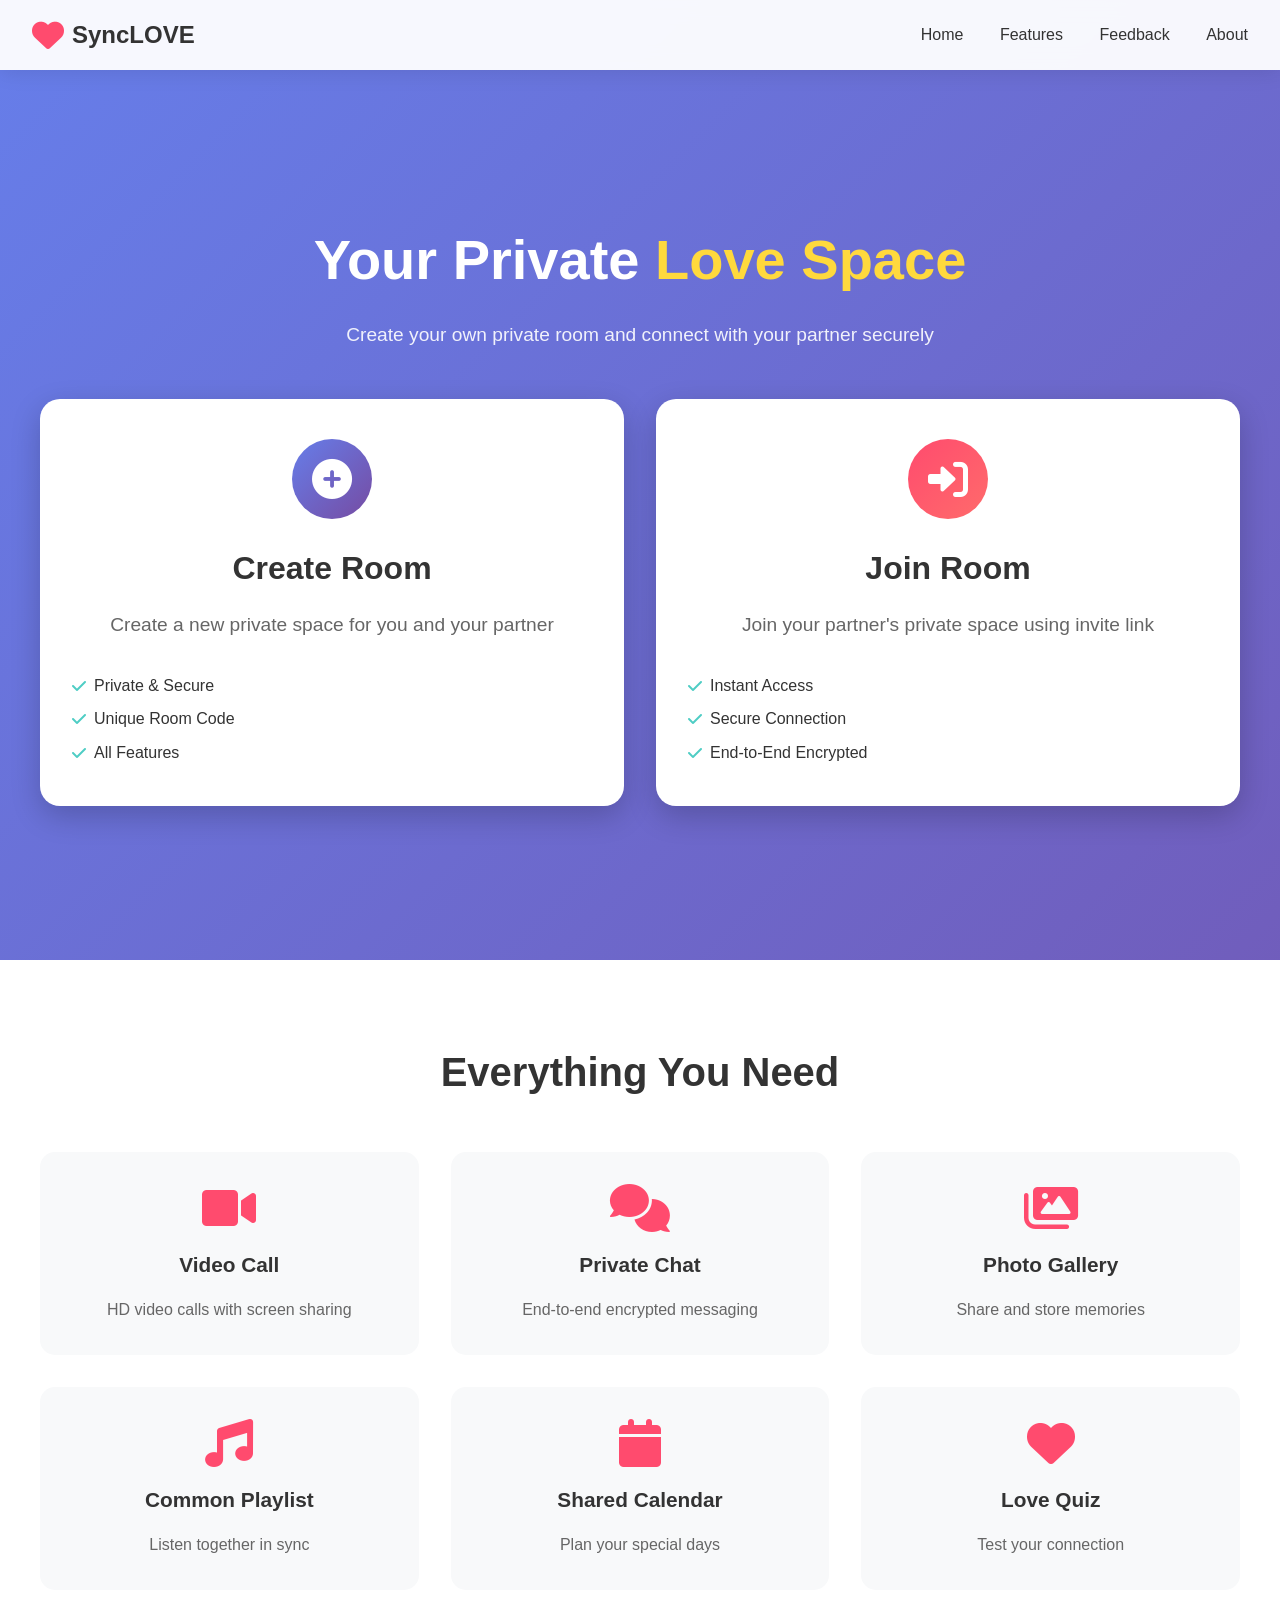
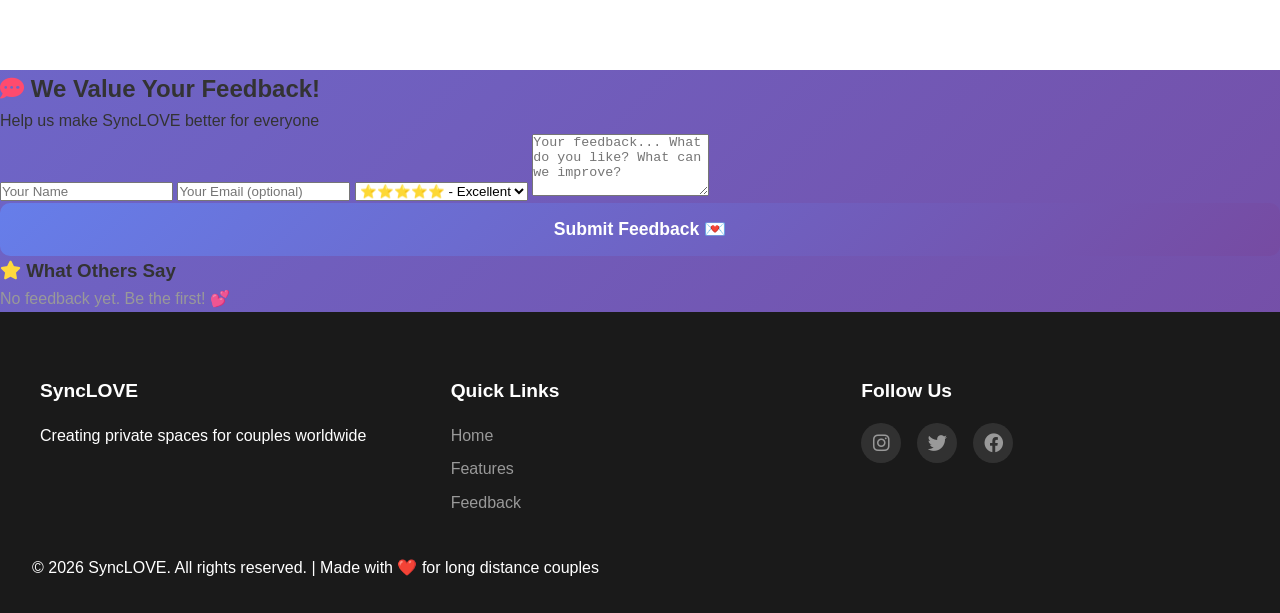
==== commit 80cccef5: "Enhance SEO and feedback section layout Updated the title and added SEO meta tags for better visibil" ====
--- a/index.html
+++ b/index.html
@@ -3,20 +3,39 @@
 <head>
     <meta charset="UTF-8">
     <meta name="viewport" content="width=device-width, initial-scale=1.0">
-    <title>SyncLOVE - Private Couple Space</title>
+    <title>SyncLOVE - Private Couple Space for Long Distance Relationships</title>
+    
+    <!-- Google Search Console Verification -->
+    <meta name="google-site-verification" content="RcNfVTyZta7TrG8KYgnba1BTv89virmOl_3DKZ2-DVI" />
+    
+    <!-- SEO Meta Tags -->
+    <meta name="description" content="SyncLOVE - Free private space for long distance couples. Create your secure room for video calls, chat, photo gallery, countdown timer, and more.">
+    <meta name="keywords" content="long distance relationship, couple app, love app, private chat for couples, video call for couples, relationship app, sync love">
+    <meta name="author" content="SyncLOVE">
+    <meta name="robots" content="index, follow">
+    
+    <!-- Open Graph / Facebook -->
+    <meta property="og:title" content="SyncLOVE - Private Couple Space">
+    <meta property="og:description" content="Free private space for long distance couples. Video calls, chat, gallery, and more!">
+    <meta property="og:url" content="https://lucian-z4z.github.io/syncLOVE/">
+    <meta property="og:type" content="website">
+    
+    <!-- Twitter Card -->
+    <meta name="twitter:card" content="summary_large_image">
+    <meta name="twitter:title" content="SyncLOVE - For Long Distance Couples">
+    <meta name="twitter:description" content="Your private love space online">
     
     <!-- CSS Files -->
     <link rel="stylesheet" href="style.css">
-    
-    <!-- Font Awesome for Icons -->
     <link rel="stylesheet" href="https://cdnjs.cloudflare.com/ajax/libs/font-awesome/6.0.0/css/all.min.css">
-    
-    <!-- Google Fonts -->
     <link href="https://fonts.googleapis.com/css2?family=Poppins:wght@300;400;500;600;700&display=swap" rel="stylesheet">
+    
+    <!-- Favicon -->
+    <link rel="icon" type="image/png" href="images/favicon.png">
 </head>
 <body>
 
-    <!-- Navbar -->
+    <!-- ========== NAVBAR ========== -->
     <nav class="navbar">
         <div class="logo">
             <i class="fas fa-heart" style="color: #ff4b6e;"></i>
@@ -25,12 +44,12 @@
         <div class="nav-links">
             <a href="#home">Home</a>
             <a href="#features">Features</a>
+            <a href="#feedback">Feedback</a>
             <a href="#about">About</a>
-            <a href="#contact">Contact</a>
         </div>
     </nav>
 
-    <!-- Hero Section with Options -->
+    <!-- ========== HERO SECTION ========== -->
     <section id="home" class="hero">
         <div class="hero-content">
             <h1>Your Private <span>Love Space</span></h1>
@@ -68,7 +87,7 @@
         </div>
     </section>
 
-    <!-- Features Section -->
+    <!-- ========== FEATURES SECTION ========== -->
     <section id="features" class="features">
         <h2>Everything You Need</h2>
         <div class="features-grid">
@@ -104,46 +123,44 @@
             </div>
         </div>
     </section>
+
+    <!-- ========== FEEDBACK SECTION ========== -->
+    <section id="feedback" class="feedback-section">
+        <div class="feedback-container">
+            <h2>
+                <i class="fas fa-comment-dots" style="color: #ff4b6e;"></i> 
+                We Value Your Feedback!
+            </h2>
+            <p>Help us make SyncLOVE better for everyone</p>
+            
+            <div id="feedbackForm" class="feedback-form">
+                <input type="text" id="feedbackName" placeholder="Your Name" class="feedback-input">
+                <input type="email" id="feedbackEmail" placeholder="Your Email (optional)" class="feedback-input">
+                <select id="feedbackRating" class="feedback-select">
+                    <option value="5">⭐⭐⭐⭐⭐ - Excellent</option>
+                    <option value="4">⭐⭐⭐⭐ - Good</option>
+                    <option value="3">⭐⭐⭐ - Average</option>
+                    <option value="2">⭐⭐ - Poor</option>
+                    <option value="1">⭐ - Bad</option>
+                </select>
+                <textarea id="feedbackMessage" rows="4" placeholder="Your feedback... What do you like? What can we improve?" class="feedback-textarea"></textarea>
+                <button onclick="submitFeedback()" class="btn feedback-btn">Submit Feedback 💌</button>
+            </div>
+            
+            <div id="feedbackThanks" class="feedback-thanks" style="display: none;">
+                <i class="fas fa-heart"></i>
+                <h3>Thank You! ❤️</h3>
+                <p>Your feedback helps us improve!</p>
+            </div>
+            
+            <div class="recent-feedback">
+                <h3><i class="fas fa-star" style="color: #ffd93d;"></i> What Others Say</h3>
+                <div id="feedbackList"></div>
+            </div>
+        </div>
     </section>
 
-<!-- ========== FEEDBACK SECTION - YAHAN SE COPY KARO ========== -->
-<section id="feedback" style="background: white; padding: 4rem 2rem;">
-    <div style="max-width: 600px; margin: 0 auto; text-align: center;">
-        <h2 style="font-size: 2rem; color: #333; margin-bottom: 1rem;">
-            <i class="fas fa-comment-dots" style="color: #ff4b6e;"></i> 
-            We Value Your Feedback!
-        </h2>
-        <p style="color: #666; margin-bottom: 2rem;">Help us make SyncLOVE better for everyone</p>
-        
-        <div id="feedbackForm" style="background: #f8f9fa; padding: 2rem; border-radius: 20px;">
-            <input type="text" id="feedbackName" placeholder="Your Name" style="width: 100%; padding: 1rem; margin-bottom: 1rem; border: 2px solid #e0e0e0; border-radius: 10px;">
-            <input type="email" id="feedbackEmail" placeholder="Your Email (optional)" style="width: 100%; padding: 1rem; margin-bottom: 1rem; border: 2px solid #e0e0e0; border-radius: 10px;">
-            <select id="feedbackRating" style="width: 100%; padding: 1rem; margin-bottom: 1rem; border: 2px solid #e0e0e0; border-radius: 10px;">
-                <option value="5">⭐⭐⭐⭐⭐ - Excellent</option>
-                <option value="4">⭐⭐⭐⭐ - Good</option>
-                <option value="3">⭐⭐⭐ - Average</option>
-                <option value="2">⭐⭐ - Poor</option>
-                <option value="1">⭐ - Bad</option>
-            </select>
-            <textarea id="feedbackMessage" rows="4" placeholder="Your feedback... What do you like? What can we improve?" style="width: 100%; padding: 1rem; margin-bottom: 1rem; border: 2px solid #e0e0e0; border-radius: 10px;"></textarea>
-            <button onclick="submitFeedback()" style="background: linear-gradient(135deg, #667eea, #764ba2); color: white; border: none; padding: 1rem 2rem; border-radius: 10px; cursor: pointer; width: 100%;">Submit Feedback 💌</button>
-        </div>
-        
-        <div id="feedbackThanks" style="display: none; background: #4ecdc4; color: white; padding: 2rem; border-radius: 20px;">
-            <i class="fas fa-heart" style="font-size: 3rem;"></i>
-            <h3>Thank You! ❤️</h3>
-            <p>Your feedback helps us improve!</p>
-        </div>
-        
-        <div id="recentFeedback" style="margin-top: 3rem; text-align: left;">
-            <h3><i class="fas fa-star" style="color: #ffd93d;"></i> What Others Say</h3>
-            <div id="feedbackList"></div>
-        </div>
-    </div>
-</section>
-<!-- ========== FEEDBACK SECTION END ========== -->
-
-    <!-- Create Room Modal -->
+    <!-- ========== CREATE ROOM MODAL ========== -->
     <div id="createModal" class="modal">
         <div class="modal-content">
             <span class="close" onclick="closeCreateModal()">&times;</span>
@@ -169,7 +186,7 @@
         </div>
     </div>
 
-    <!-- Join Room Modal -->
+    <!-- ========== JOIN ROOM MODAL ========== -->
     <div id="joinModal" class="modal">
         <div class="modal-content">
             <span class="close" onclick="closeJoinModal()">&times;</span>
@@ -194,7 +211,7 @@
         </div>
     </div>
 
-    <!-- Footer -->
+    <!-- ========== FOOTER ========== -->
     <footer>
         <div class="footer-content">
             <div class="footer-section">
@@ -205,7 +222,7 @@
                 <h4>Quick Links</h4>
                 <a href="#home">Home</a>
                 <a href="#features">Features</a>
-                <a href="#about">About</a>
+                <a href="#feedback">Feedback</a>
             </div>
             <div class="footer-section">
                 <h4>Follow Us</h4>
@@ -216,10 +233,10 @@
                 </div>
             </div>
         </div>
-        <p style="margin-top: 2rem;">&copy; 2026 SyncLOVE. All rights reserved.</p>
+        <p style="margin-top: 2rem;">&copy; 2026 SyncLOVE. All rights reserved. | Made with ❤️ for long distance couples</p>
     </footer>
 
-    <!-- JavaScript -->
+    <!-- ========== JAVASCRIPT ========== -->
     <script src="script.js"></script>
 </body>
-</html>
+    </html>
